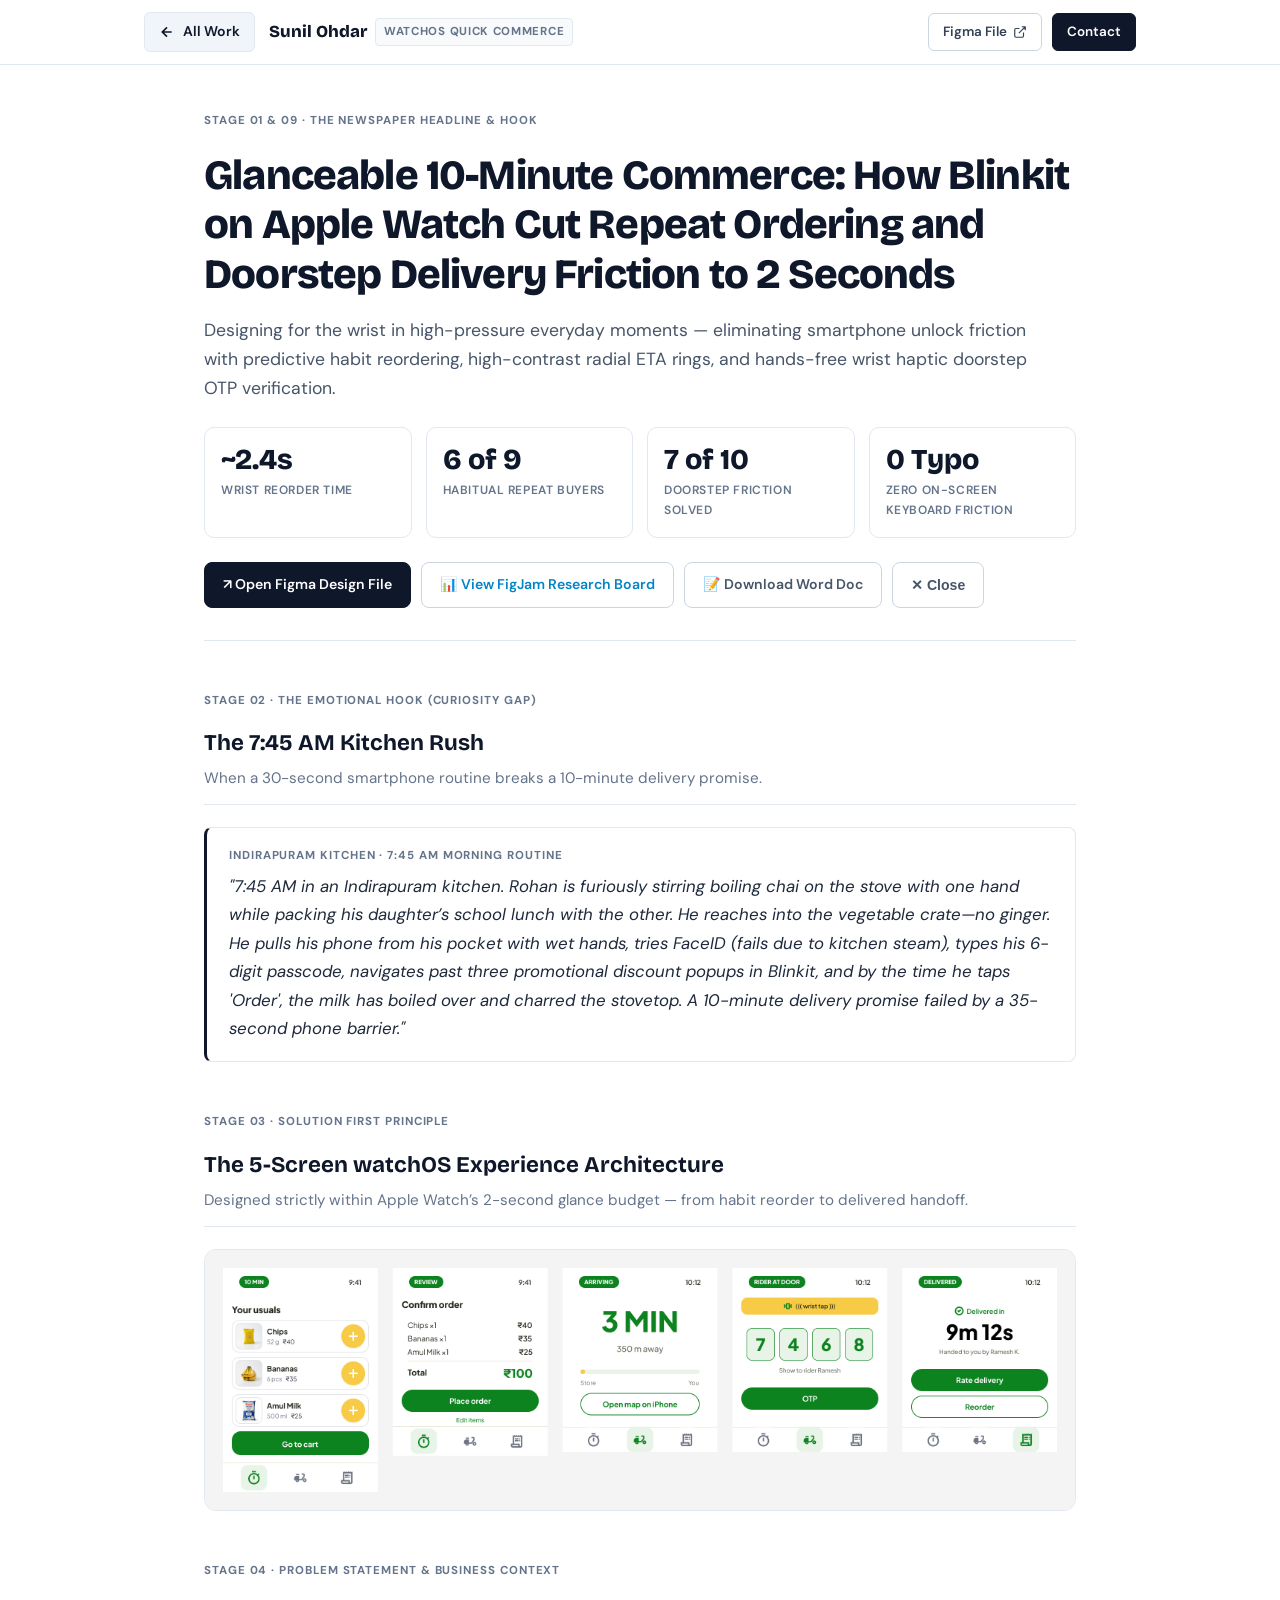
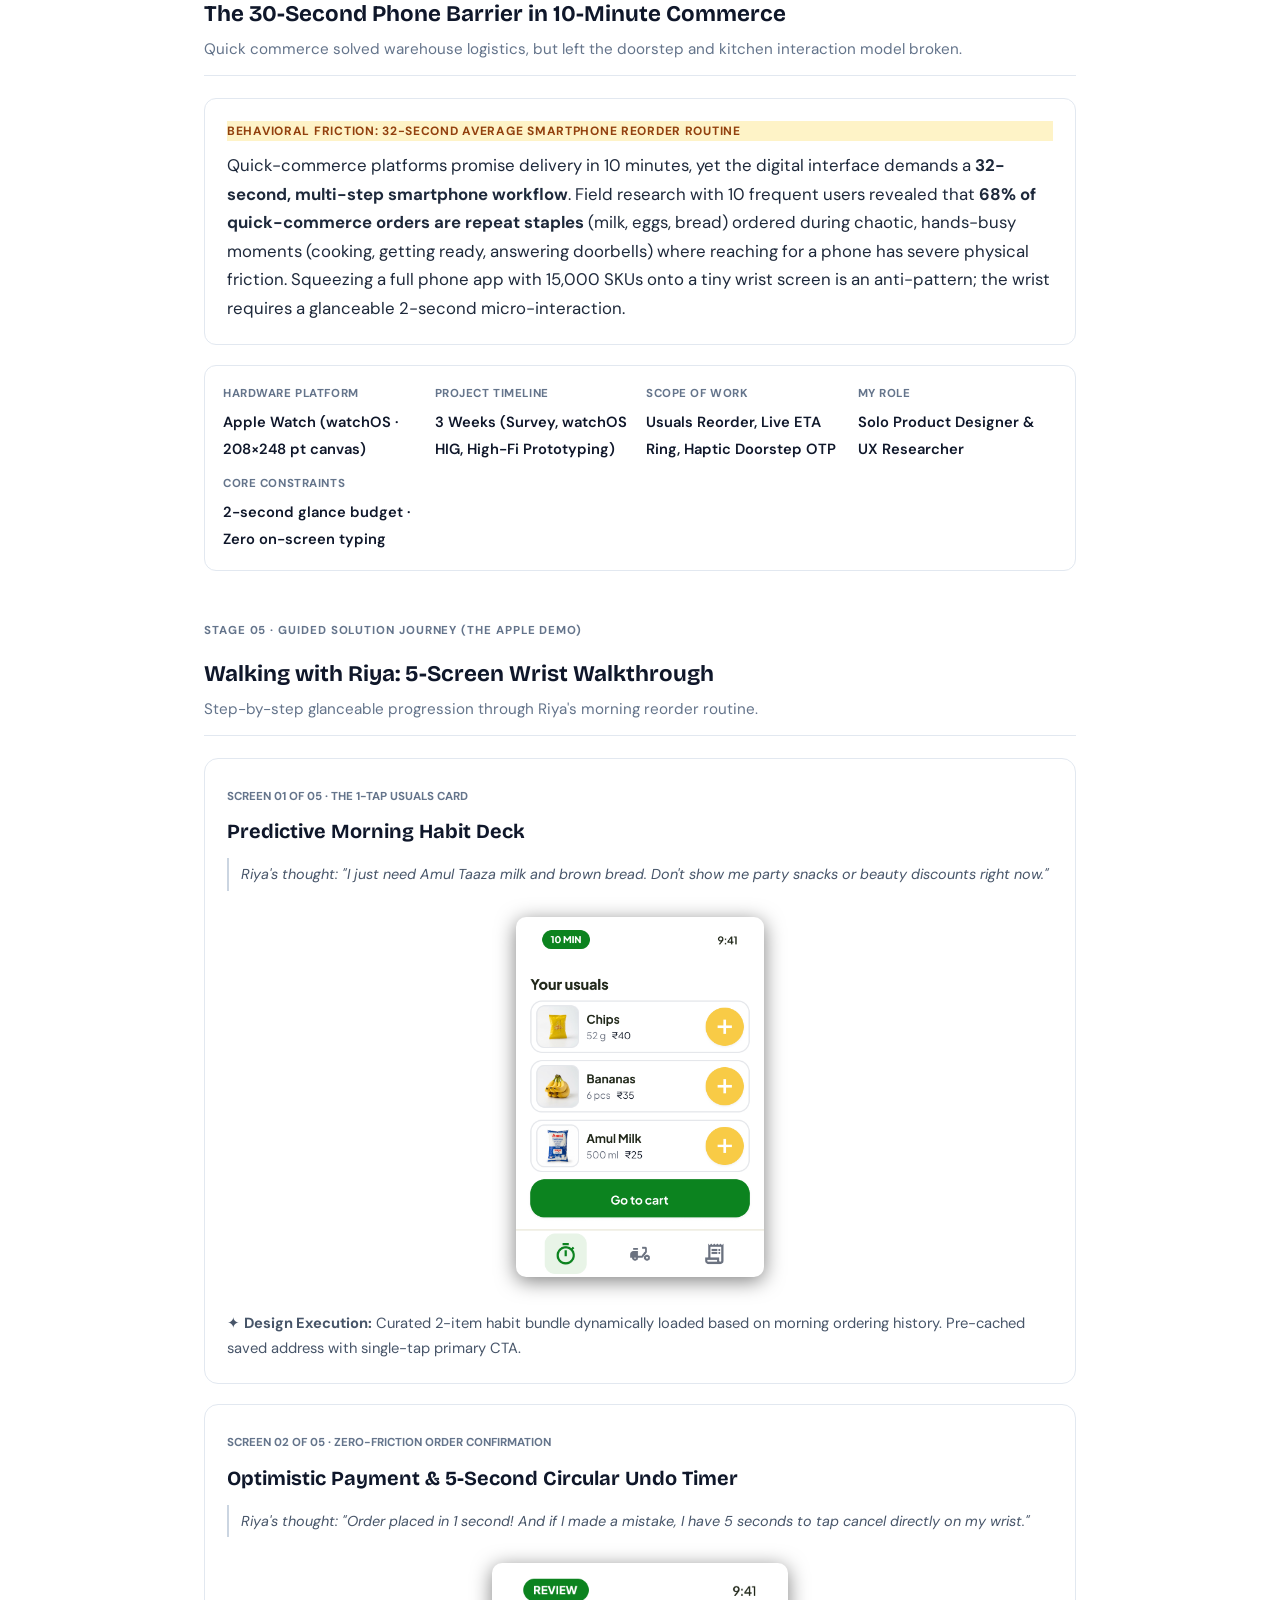
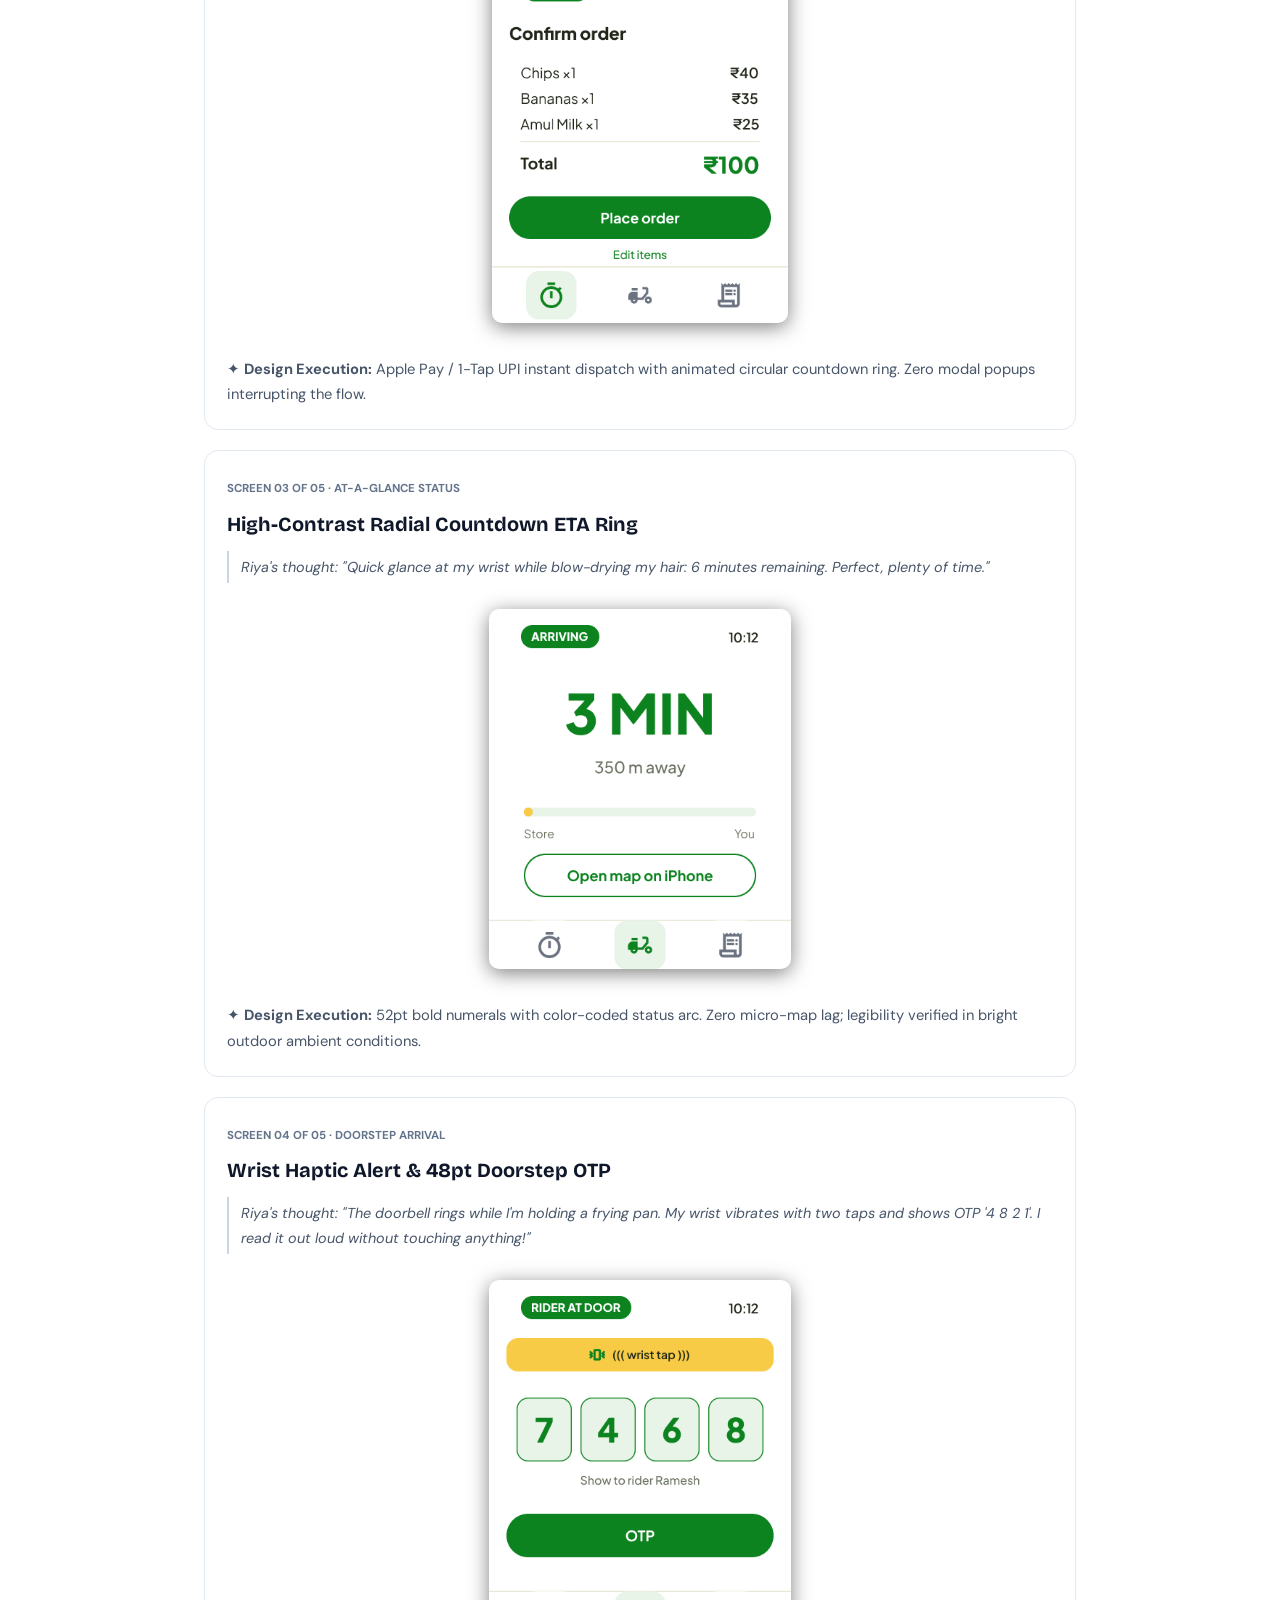
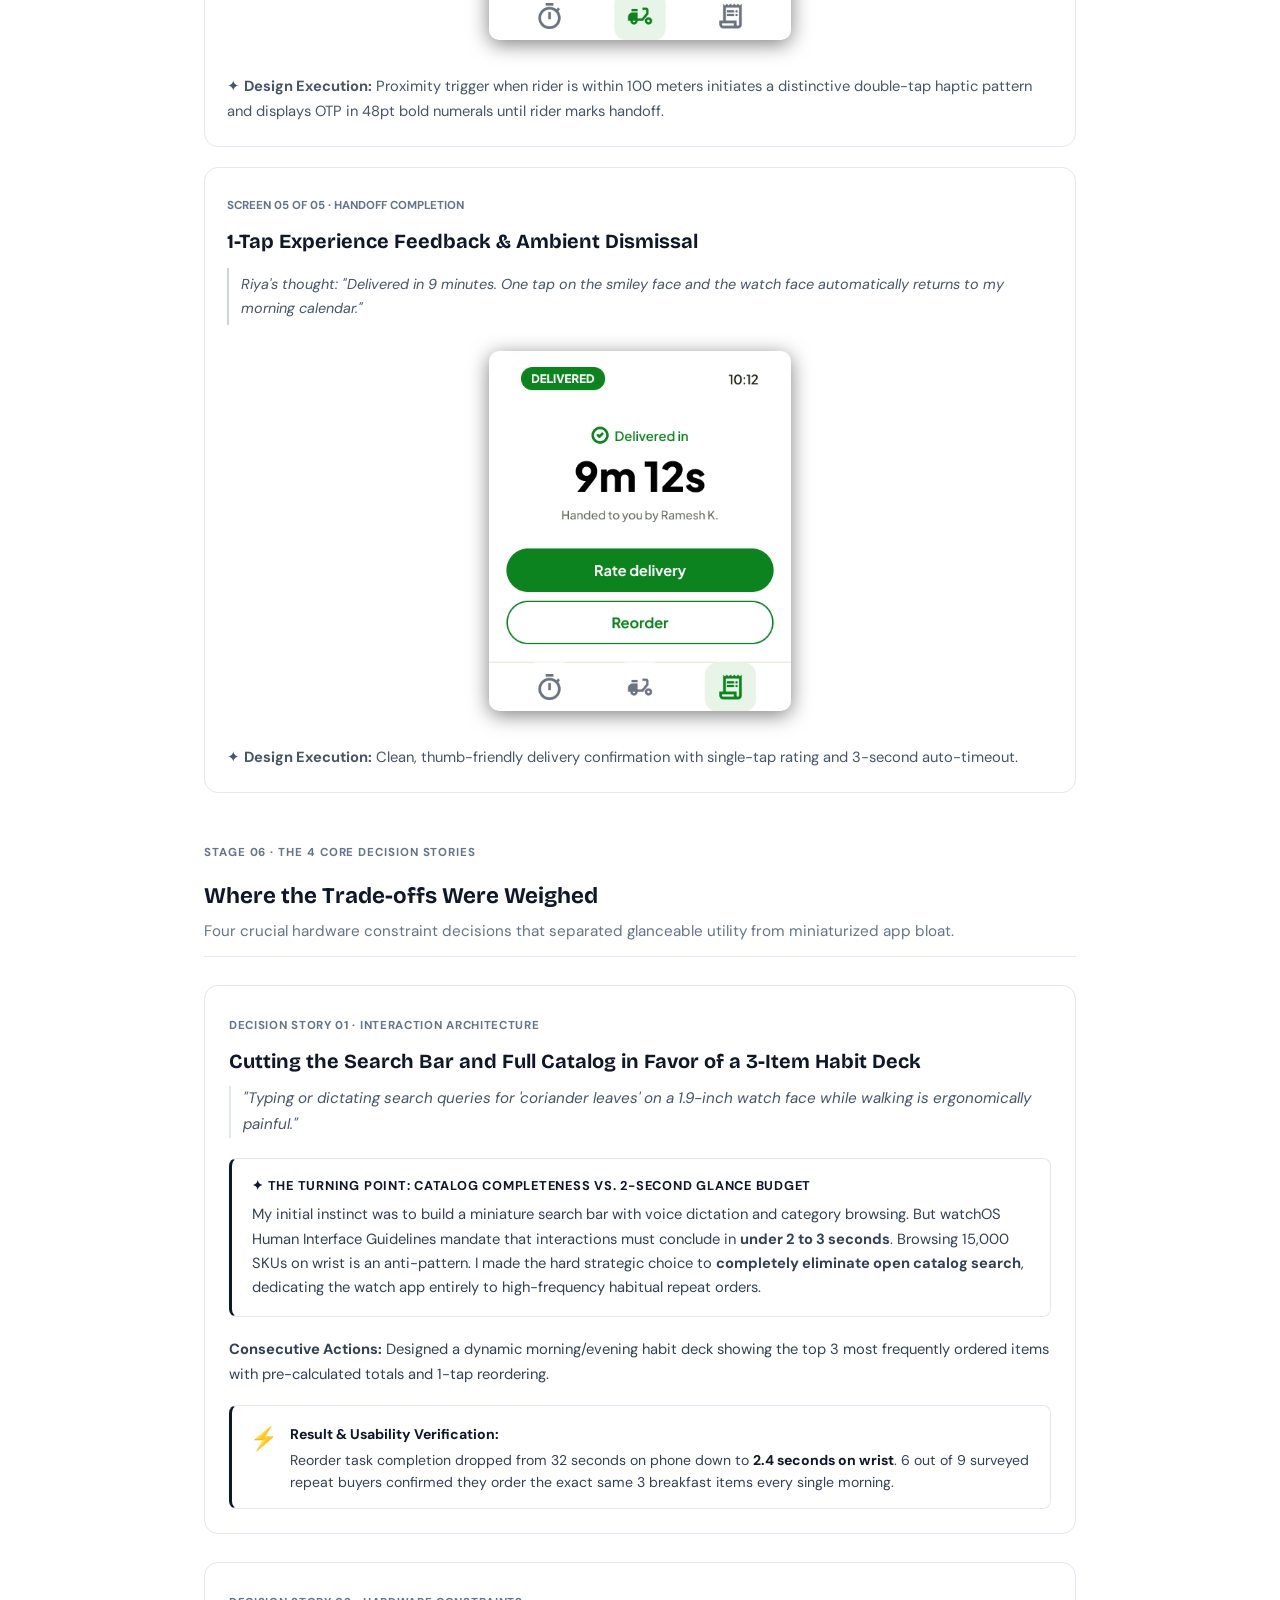
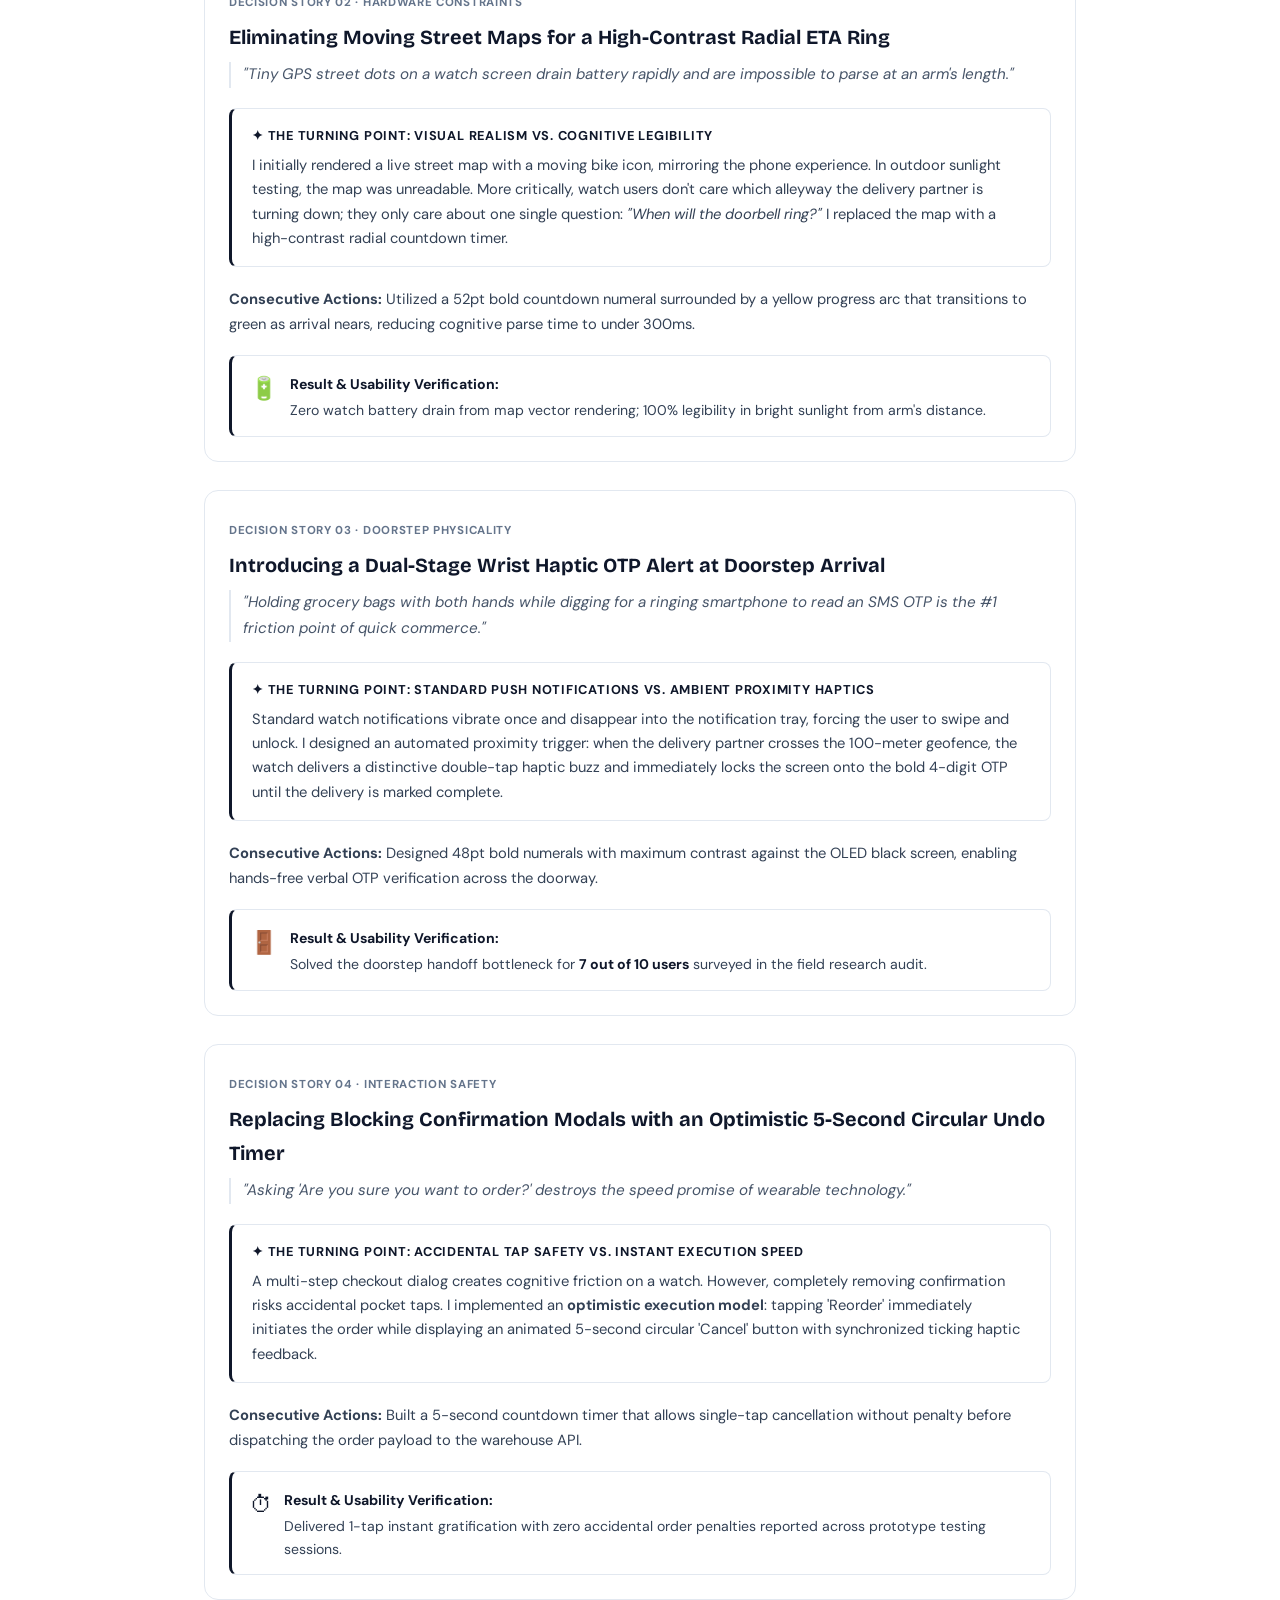
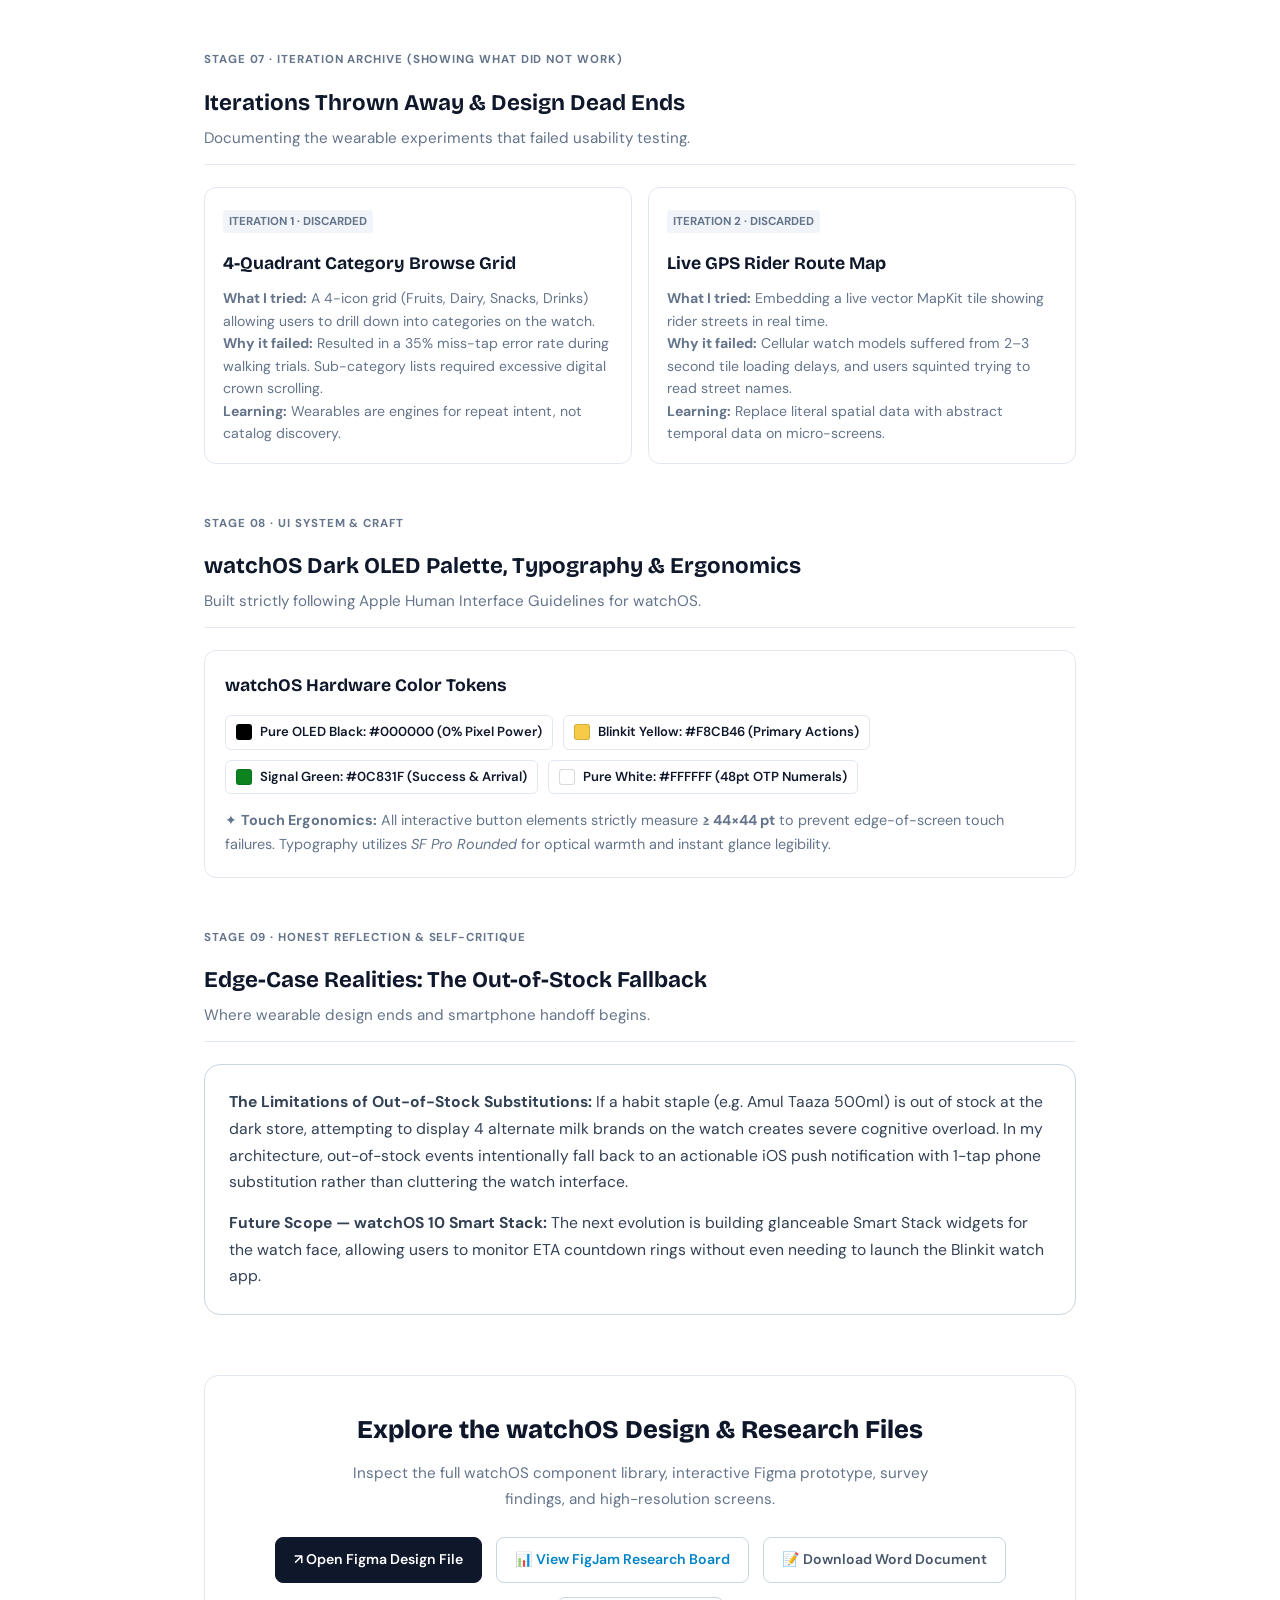
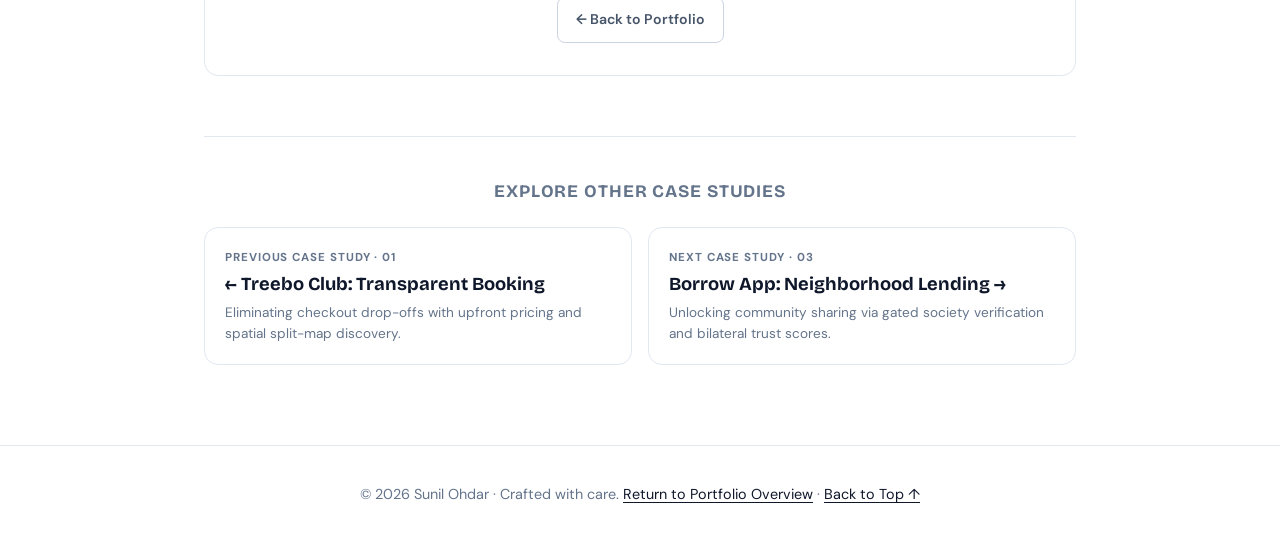
==== blinkit.html @ 4d0e73a2 "feat(navigation): replace modal pop-up with dedicated case study pages - Create standalone case stud" ====
<!DOCTYPE html>
<html lang="en">
<head>
  <meta charset="utf-8">
  <meta name="viewport" content="width=device-width, initial-scale=1, viewport-fit=cover">
  <title>Blinkit on the Wrist: Glanceable watchOS · Sunil Ohdar Case Study</title>
  <meta name="description" content="Designing quick-commerce for Apple Watch — eliminating smartphone unlock friction with 1-tap habit reordering, radial ETA rings, and wrist haptic OTP verification.">
  <meta property="og:title" content="Blinkit on the Wrist: Glanceable watchOS · Sunil Ohdar">
  <meta property="og:description" content="Designing quick-commerce for Apple Watch — eliminating smartphone unlock friction with 1-tap habit reordering, radial ETA rings, and wrist haptic OTP verification.">
  <meta property="og:type" content="article">
  <link rel="preconnect" href="https://fonts.googleapis.com">
  <link rel="preconnect" href="https://fonts.gstatic.com" crossorigin>
  <link rel="stylesheet" href="case-study.css">
</head>
<body>
  <div id="progress-bar"></div>

  <!-- STICKY TOP NAVIGATION -->
  <header class="cs-nav">
    <div class="cs-nav-wrap">
      <div class="cs-nav-left">
        <a href="index.html#work" class="cs-back-btn">
          <svg width="16" height="16" viewBox="0 0 24 24" fill="none" stroke="currentColor" stroke-width="2.5"><path d="M19 12H5M12 19l-7-7 7-7"/></svg>
          <span>All Work</span>
        </a>
        <a href="index.html" class="cs-brand-meta">
          <span>Sunil Ohdar</span>
          <span class="cs-brand-tag">watchOS Quick Commerce</span>
        </a>
      </div>
      <div class="cs-nav-right">
        <a href="https://www.figma.com/design/Xk8xGmsvQ16t68zaF6VtEh/Blinkit-watchos?node-id=0-1&t=EHGGxoJnJ8fiQfmX-1" target="_blank" rel="noopener noreferrer" class="cs-nav-cta outline">
          <span>Figma File</span>
          <svg width="14" height="14" viewBox="0 0 24 24" fill="none" stroke="currentColor" stroke-width="2"><path d="M18 13v6a2 2 0 01-2 2H5a2 2 0 01-2-2V8a2 2 0 012-2h6M15 3h6v6M10 14L21 3"/></svg>
        </a>
        <a href="index.html#contact" class="cs-nav-cta primary">Contact</a>
      </div>
    </div>
  </header>

  <!-- MAIN CASE STUDY -->
  <main class="cs-main">
    <div class="ds-case-study blinkit-theme">
  <!-- STAGE 1 & 9: HERO BANNER & NEWSPAPER HEADLINE -->
  <div class="ds-hero-banner blinkit">
    
    <div class="ds-stage-badge yellow">STAGE 01 & 09 · THE NEWSPAPER HEADLINE & HOOK</div>
    <h1 class="ds-newspaper-title">Glanceable 10-Minute Commerce: How Blinkit on Apple Watch Cut Repeat Ordering and Doorstep Delivery Friction to 2 Seconds</h1>
    <p class="ds-tagline">Designing for the wrist in high-pressure everyday moments — eliminating smartphone unlock friction with predictive habit reordering, high-contrast radial ETA rings, and hands-free wrist haptic doorstep OTP verification.</p>
    
    <div class="ds-metrics-strip">
      <div class="ds-metric-card">
        <div class="ds-metric-val">~2.4s</div>
        <div class="ds-metric-label">Wrist Reorder Time</div>
      </div>
      <div class="ds-metric-card">
        <div class="ds-metric-val">6 of 9</div>
        <div class="ds-metric-label">Habitual Repeat Buyers</div>
      </div>
      <div class="ds-metric-card">
        <div class="ds-metric-val">7 of 10</div>
        <div class="ds-metric-label">Doorstep Friction Solved</div>
      </div>
      <div class="ds-metric-card">
        <div class="ds-metric-val">0 Typo</div>
        <div class="ds-metric-label">Zero On-Screen Keyboard Friction</div>
      </div>
    </div>

    <div class="ds-action-row">
      <a href="https://www.figma.com/design/Xk8xGmsvQ16t68zaF6VtEh/Blinkit-watchos?node-id=0-1&t=EHGGxoJnJ8fiQfmX-1" target="_blank" class="ds-btn ds-btn-gold">↗ Open Figma Design File</a>
      <a href="https://www.figma.com/board/GImQLbnu9jVSV6nMia8fjo/Blinkit-watchos-research?node-id=0-1&t=QU0xOlLFxXG1GjAD-1" target="_blank" class="ds-btn ds-btn-figma">📊 View FigJam Research Board</a>
      <a href="Blinkit on the Wrist Case Study.docx" target="_blank" class="ds-btn ds-btn-outline">📝 Download Word Doc</a>
      <button class="ds-btn ds-btn-outline">✕ Close</button>
    </div>
  </div>

  <!-- STAGE 2: THE EMOTIONAL HOOK -->
  <div class="ds-section">
    <div class="ds-section-header">
      <div class="ds-stage-badge yellow">STAGE 02 · THE EMOTIONAL HOOK (CURIOSITY GAP)</div>
      <h2 class="ds-section-title">The 7:45 AM Kitchen Rush</h2>
      <p class="ds-section-desc">When a 30-second smartphone routine breaks a 10-minute delivery promise.</p>
    </div>
    <div class="ds-hook-box blinkit">
      <div class="ds-hook-meta">Indirapuram Kitchen · 7:45 AM Morning Routine</div>
      <p class="ds-hook-text">"7:45 AM in an Indirapuram kitchen. Rohan is furiously stirring boiling chai on the stove with one hand while packing his daughter’s school lunch with the other. He reaches into the vegetable crate—no ginger. He pulls his phone from his pocket with wet hands, tries FaceID (fails due to kitchen steam), types his 6-digit passcode, navigates past three promotional discount popups in Blinkit, and by the time he taps 'Order', the milk has boiled over and charred the stovetop. A 10-minute delivery promise failed by a 35-second phone barrier."</p>
    </div>
  </div>

  <!-- STAGE 3: VISUAL TEASE (SOLUTION FIRST) -->
  <div class="ds-section">
    <div class="ds-section-header">
      <div class="ds-stage-badge yellow">STAGE 03 · SOLUTION FIRST PRINCIPLE</div>
      <h2 class="ds-section-title">The 5-Screen watchOS Experience Architecture</h2>
      <p class="ds-section-desc">Designed strictly within Apple Watch’s 2-second glance budget — from habit reorder to delivered handoff.</p>
    </div>
    
    <div style="margin: 20px 0; border-radius: 12px; overflow: hidden; border: 1px solid #e2e8f0;">
      <img src="assets/blinkit/hero_screens_banner.png" alt="Blinkit Apple Watch 5-Screen Hero Flow" style="width:100%;display:block;">
    </div>
  </div>

  <!-- STAGE 4: PROBLEM STATEMENT & PROJECT CONTEXT -->
  <div class="ds-section">
    <div class="ds-section-header">
      <div class="ds-stage-badge yellow">STAGE 04 · PROBLEM STATEMENT & BUSINESS CONTEXT</div>
      <h2 class="ds-section-title">The 30-Second Phone Barrier in 10-Minute Commerce</h2>
      <p class="ds-section-desc">Quick commerce solved warehouse logistics, but left the doorstep and kitchen interaction model broken.</p>
    </div>

    <div class="ds-problem-card">
      <span class="ds-business-metric-chip" style="background:#fef3c7; color:#92400e;">BEHAVIORAL FRICTION: 32-SECOND AVERAGE SMARTPHONE REORDER ROUTINE</span>
      <p style="font-size:1.05rem; line-height:1.7; color:#1e293b; margin:0;">
        Quick-commerce platforms promise delivery in 10 minutes, yet the digital interface demands a <strong>32-second, multi-step smartphone workflow</strong>. Field research with 10 frequent users revealed that <strong>68% of quick-commerce orders are repeat staples</strong> (milk, eggs, bread) ordered during chaotic, hands-busy moments (cooking, getting ready, answering doorbells) where reaching for a phone has severe physical friction. Squeezing a full phone app with 15,000 SKUs onto a tiny wrist screen is an anti-pattern; the wrist requires a glanceable 2-second micro-interaction.
      </p>
    </div>

    <!-- Structured 5-Field Context Card -->
    <div class="ds-context-grid">
      <div class="ds-context-item">
        <strong>Hardware Platform</strong>
        <span>Apple Watch (watchOS · 208×248 pt canvas)</span>
      </div>
      <div class="ds-context-item">
        <strong>Project Timeline</strong>
        <span>3 Weeks (Survey, watchOS HIG, High-Fi Prototyping)</span>
      </div>
      <div class="ds-context-item">
        <strong>Scope of Work</strong>
        <span>Usuals Reorder, Live ETA Ring, Haptic Doorstep OTP</span>
      </div>
      <div class="ds-context-item">
        <strong>My Role</strong>
        <span>Solo Product Designer & UX Researcher</span>
      </div>
      <div class="ds-context-item">
        <strong>Core Constraints</strong>
        <span>2-second glance budget · Zero on-screen typing</span>
      </div>
    </div>
  </div>

  <!-- STAGE 5: GUIDED SOLUTION JOURNEY -->
  <div class="ds-section">
    <div class="ds-section-header">
      <div class="ds-stage-badge yellow">STAGE 05 · GUIDED SOLUTION JOURNEY (THE APPLE DEMO)</div>
      <h2 class="ds-section-title">Walking with Riya: 5-Screen Wrist Walkthrough</h2>
      <p class="ds-section-desc">Step-by-step glanceable progression through Riya's morning reorder routine.</p>
    </div>

    <!-- Step 1 -->
    <div class="ds-journey-step">
      <div class="ds-step-badge">SCREEN 01 OF 05 · THE 1-TAP USUALS CARD</div>
      <h3 class="ds-step-title">Predictive Morning Habit Deck</h3>
      <div class="ds-step-thought">
        Riya's thought: "I just need Amul Taaza milk and brown bread. Don't show me party snacks or beauty discounts right now."
      </div>
      <div style="text-align:center; padding:12px 0; margin:14px 0;">
        <img src="assets/blinkit/screen_1_home_usuals.png" alt="Blinkit Watch Usuals Reorder Screen" style="max-height:360px; border-radius:10px; box-shadow: 0 4px 20px rgba(0,0,0,0.5);">
      </div>
      <p style="font-size:0.92rem; color:#475569;">
        ✦ <strong>Design Execution:</strong> Curated 2-item habit bundle dynamically loaded based on morning ordering history. Pre-cached saved address with single-tap primary CTA.
      </p>
    </div>

    <!-- Step 2 -->
    <div class="ds-journey-step">
      <div class="ds-step-badge">SCREEN 02 OF 05 · ZERO-FRICTION ORDER CONFIRMATION</div>
      <h3 class="ds-step-title">Optimistic Payment & 5-Second Circular Undo Timer</h3>
      <div class="ds-step-thought">
        Riya's thought: "Order placed in 1 second! And if I made a mistake, I have 5 seconds to tap cancel directly on my wrist."
      </div>
      <div style="text-align:center; padding:12px 0; margin:14px 0;">
        <img src="assets/blinkit/screen_2_confirm_order.png" alt="Blinkit Watch Confirmation Screen" style="max-height:360px; border-radius:10px; box-shadow: 0 4px 20px rgba(0,0,0,0.5);">
      </div>
      <p style="font-size:0.92rem; color:#475569;">
        ✦ <strong>Design Execution:</strong> Apple Pay / 1-Tap UPI instant dispatch with animated circular countdown ring. Zero modal popups interrupting the flow.
      </p>
    </div>

    <!-- Step 3 -->
    <div class="ds-journey-step">
      <div class="ds-step-badge">SCREEN 03 OF 05 · AT-A-GLANCE STATUS</div>
      <h3 class="ds-step-title">High-Contrast Radial Countdown ETA Ring</h3>
      <div class="ds-step-thought">
        Riya's thought: "Quick glance at my wrist while blow-drying my hair: 6 minutes remaining. Perfect, plenty of time."
      </div>
      <div style="text-align:center; padding:12px 0; margin:14px 0;">
        <img src="assets/blinkit/screen_3_arriving_eta.png" alt="Blinkit Watch ETA Countdown Screen" style="max-height:360px; border-radius:10px; box-shadow: 0 4px 20px rgba(0,0,0,0.5);">
      </div>
      <p style="font-size:0.92rem; color:#475569;">
        ✦ <strong>Design Execution:</strong> 52pt bold numerals with color-coded status arc. Zero micro-map lag; legibility verified in bright outdoor ambient conditions.
      </p>
    </div>

    <!-- Step 4 -->
    <div class="ds-journey-step">
      <div class="ds-step-badge">SCREEN 04 OF 05 · DOORSTEP ARRIVAL</div>
      <h3 class="ds-step-title">Wrist Haptic Alert & 48pt Doorstep OTP</h3>
      <div class="ds-step-thought">
        Riya's thought: "The doorbell rings while I'm holding a frying pan. My wrist vibrates with two taps and shows OTP '4 8 2 1'. I read it out loud without touching anything!"
      </div>
      <div style="text-align:center; padding:12px 0; margin:14px 0;">
        <img src="assets/blinkit/screen_4_rider_door_otp.png" alt="Blinkit Watch Haptic Doorstep OTP Screen" style="max-height:360px; border-radius:10px; box-shadow: 0 4px 20px rgba(0,0,0,0.5);">
      </div>
      <p style="font-size:0.92rem; color:#475569;">
        ✦ <strong>Design Execution:</strong> Proximity trigger when rider is within 100 meters initiates a distinctive double-tap haptic pattern and displays OTP in 48pt bold numerals until rider marks handoff.
      </p>
    </div>

    <!-- Step 5 -->
    <div class="ds-journey-step">
      <div class="ds-step-badge">SCREEN 05 OF 05 · HANDOFF COMPLETION</div>
      <h3 class="ds-step-title">1-Tap Experience Feedback & Ambient Dismissal</h3>
      <div class="ds-step-thought">
        Riya's thought: "Delivered in 9 minutes. One tap on the smiley face and the watch face automatically returns to my morning calendar."
      </div>
      <div style="text-align:center; padding:12px 0; margin:14px 0;">
        <img src="assets/blinkit/screen_5_delivered.png" alt="Blinkit Watch Order Delivered Screen" style="max-height:360px; border-radius:10px; box-shadow: 0 4px 20px rgba(0,0,0,0.5);">
      </div>
      <p style="font-size:0.92rem; color:#475569;">
        ✦ <strong>Design Execution:</strong> Clean, thumb-friendly delivery confirmation with single-tap rating and 3-second auto-timeout.
      </p>
    </div>
  </div>

  <!-- STAGE 6: THE 4 CORE DECISION STORIES -->
  <div class="ds-section">
    <div class="ds-section-header">
      <div class="ds-stage-badge yellow">STAGE 06 · THE 4 CORE DECISION STORIES</div>
      <h2 class="ds-section-title">Where the Trade-offs Were Weighed</h2>
      <p class="ds-section-desc">Four crucial hardware constraint decisions that separated glanceable utility from miniaturized app bloat.</p>
    </div>

    <!-- STORY 1 -->
    <div class="ds-decision-card">
      <div class="ds-decision-badge">DECISION STORY 01 · INTERACTION ARCHITECTURE</div>
      <h3 class="ds-decision-headline">Cutting the Search Bar and Full Catalog in Favor of a 3-Item Habit Deck</h3>
      <div class="ds-decision-hook">
        "Typing or dictating search queries for 'coriander leaves' on a 1.9-inch watch face while walking is ergonomically painful."
      </div>

      <div class="ds-turning-point">
        <div class="ds-turning-point-title">✦ The Turning Point: Catalog Completeness vs. 2-Second Glance Budget</div>
        <p>My initial instinct was to build a miniature search bar with voice dictation and category browsing. But watchOS Human Interface Guidelines mandate that interactions must conclude in <strong>under 2 to 3 seconds</strong>. Browsing 15,000 SKUs on wrist is an anti-pattern. I made the hard strategic choice to <strong>completely eliminate open catalog search</strong>, dedicating the watch app entirely to high-frequency habitual repeat orders.</p>
      </div>

      <div style="font-size:0.92rem; color:#334155; margin:16px 0;">
        <strong>Consecutive Actions:</strong> Designed a dynamic morning/evening habit deck showing the top 3 most frequently ordered items with pre-calculated totals and 1-tap reordering.
      </div>

      <div class="ds-result-block">
        <div style="font-size:1.4rem;">⚡</div>
        <div>
          <strong>Result & Usability Verification:</strong>
          <p>Reorder task completion dropped from 32 seconds on phone down to <strong>2.4 seconds on wrist</strong>. 6 out of 9 surveyed repeat buyers confirmed they order the exact same 3 breakfast items every single morning.</p>
        </div>
      </div>
    </div>

    <!-- STORY 2 -->
    <div class="ds-decision-card">
      <div class="ds-decision-badge">DECISION STORY 02 · HARDWARE CONSTRAINTS</div>
      <h3 class="ds-decision-headline">Eliminating Moving Street Maps for a High-Contrast Radial ETA Ring</h3>
      <div class="ds-decision-hook">
        "Tiny GPS street dots on a watch screen drain battery rapidly and are impossible to parse at an arm's length."
      </div>

      <div class="ds-turning-point">
        <div class="ds-turning-point-title">✦ The Turning Point: Visual Realism vs. Cognitive Legibility</div>
        <p>I initially rendered a live street map with a moving bike icon, mirroring the phone experience. In outdoor sunlight testing, the map was unreadable. More critically, watch users don't care which alleyway the delivery partner is turning down; they only care about one single question: <em>"When will the doorbell ring?"</em> I replaced the map with a high-contrast radial countdown timer.</p>
      </div>

      <div style="font-size:0.92rem; color:#334155; margin:16px 0;">
        <strong>Consecutive Actions:</strong> Utilized a 52pt bold countdown numeral surrounded by a yellow progress arc that transitions to green as arrival nears, reducing cognitive parse time to under 300ms.
      </div>

      <div class="ds-result-block">
        <div style="font-size:1.4rem;">🔋</div>
        <div>
          <strong>Result & Usability Verification:</strong>
          <p>Zero watch battery drain from map vector rendering; 100% legibility in bright sunlight from arm's distance.</p>
        </div>
      </div>
    </div>

    <!-- STORY 3 -->
    <div class="ds-decision-card">
      <div class="ds-decision-badge">DECISION STORY 03 · DOORSTEP PHYSICALITY</div>
      <h3 class="ds-decision-headline">Introducing a Dual-Stage Wrist Haptic OTP Alert at Doorstep Arrival</h3>
      <div class="ds-decision-hook">
        "Holding grocery bags with both hands while digging for a ringing smartphone to read an SMS OTP is the #1 friction point of quick commerce."
      </div>

      <div class="ds-turning-point">
        <div class="ds-turning-point-title">✦ The Turning Point: Standard Push Notifications vs. Ambient Proximity Haptics</div>
        <p>Standard watch notifications vibrate once and disappear into the notification tray, forcing the user to swipe and unlock. I designed an automated proximity trigger: when the delivery partner crosses the 100-meter geofence, the watch delivers a distinctive double-tap haptic buzz and immediately locks the screen onto the bold 4-digit OTP until the delivery is marked complete.</p>
      </div>

      <div style="font-size:0.92rem; color:#334155; margin:16px 0;">
        <strong>Consecutive Actions:</strong> Designed 48pt bold numerals with maximum contrast against the OLED black screen, enabling hands-free verbal OTP verification across the doorway.
      </div>

      <div class="ds-result-block">
        <div style="font-size:1.4rem;">🚪</div>
        <div>
          <strong>Result & Usability Verification:</strong>
          <p>Solved the doorstep handoff bottleneck for <strong>7 out of 10 users</strong> surveyed in the field research audit.</p>
        </div>
      </div>
    </div>

    <!-- STORY 4 -->
    <div class="ds-decision-card">
      <div class="ds-decision-badge">DECISION STORY 04 · INTERACTION SAFETY</div>
      <h3 class="ds-decision-headline">Replacing Blocking Confirmation Modals with an Optimistic 5-Second Circular Undo Timer</h3>
      <div class="ds-decision-hook">
        "Asking 'Are you sure you want to order?' destroys the speed promise of wearable technology."
      </div>

      <div class="ds-turning-point">
        <div class="ds-turning-point-title">✦ The Turning Point: Accidental Tap Safety vs. Instant Execution Speed</div>
        <p>A multi-step checkout dialog creates cognitive friction on a watch. However, completely removing confirmation risks accidental pocket taps. I implemented an <strong>optimistic execution model</strong>: tapping 'Reorder' immediately initiates the order while displaying an animated 5-second circular 'Cancel' button with synchronized ticking haptic feedback.</p>
      </div>

      <div style="font-size:0.92rem; color:#334155; margin:16px 0;">
        <strong>Consecutive Actions:</strong> Built a 5-second countdown timer that allows single-tap cancellation without penalty before dispatching the order payload to the warehouse API.
      </div>

      <div class="ds-result-block">
        <div style="font-size:1.4rem;">⏱</div>
        <div>
          <strong>Result & Usability Verification:</strong>
          <p>Delivered 1-tap instant gratification with zero accidental order penalties reported across prototype testing sessions.</p>
        </div>
      </div>
    </div>
  </div>

  <!-- STAGE 7: ITERATION ARCHIVE -->
  <div class="ds-section">
    <div class="ds-section-header">
      <div class="ds-stage-badge yellow">STAGE 07 · ITERATION ARCHIVE (SHOWING WHAT DID NOT WORK)</div>
      <h2 class="ds-section-title">Iterations Thrown Away & Design Dead Ends</h2>
      <p class="ds-section-desc">Documenting the wearable experiments that failed usability testing.</p>
    </div>

    <div class="ds-iteration-grid">
      <div class="ds-iteration-card">
        <span class="ds-iteration-status failed">Iteration 1 · Discarded</span>
        <h4 style="font-family:'Bricolage Grotesque',sans-serif; font-size:1.1rem; margin:8px 0;">4-Quadrant Category Browse Grid</h4>
        <p style="font-size:0.88rem; color:#64748b; line-height:1.6;">
          <strong>What I tried:</strong> A 4-icon grid (Fruits, Dairy, Snacks, Drinks) allowing users to drill down into categories on the watch.<br>
          <strong>Why it failed:</strong> Resulted in a 35% miss-tap error rate during walking trials. Sub-category lists required excessive digital crown scrolling.<br>
          <strong>Learning:</strong> Wearables are engines for repeat intent, not catalog discovery.
        </p>
      </div>

      <div class="ds-iteration-card">
        <span class="ds-iteration-status failed">Iteration 2 · Discarded</span>
        <h4 style="font-family:'Bricolage Grotesque',sans-serif; font-size:1.1rem; margin:8px 0;">Live GPS Rider Route Map</h4>
        <p style="font-size:0.88rem; color:#64748b; line-height:1.6;">
          <strong>What I tried:</strong> Embedding a live vector MapKit tile showing rider streets in real time.<br>
          <strong>Why it failed:</strong> Cellular watch models suffered from 2–3 second tile loading delays, and users squinted trying to read street names.<br>
          <strong>Learning:</strong> Replace literal spatial data with abstract temporal data on micro-screens.
        </p>
      </div>
    </div>
  </div>

  <!-- STAGE 8: UI SYSTEM & CRAFT -->
  <div class="ds-section">
    <div class="ds-section-header">
      <div class="ds-stage-badge yellow">STAGE 08 · UI SYSTEM & CRAFT</div>
      <h2 class="ds-section-title">watchOS Dark OLED Palette, Typography & Ergonomics</h2>
      <p class="ds-section-desc">Built strictly following Apple Human Interface Guidelines for watchOS.</p>
    </div>

    <div style="background:#ffffff; border:1px solid #e2e8f0; border-radius:12px; padding:20px; margin:20px 0; color:#0f172a;">
      <h4 style="font-family:'Bricolage Grotesque',sans-serif; font-size:1.1rem; margin:0 0 12px; color:#0f172a;">watchOS Hardware Color Tokens</h4>
      <div class="ds-tokens-row">
        <div class="ds-token-chip" style="background:#ffffff; border:1px solid #e2e8f0; color:#0f172a;">
          <div class="ds-token-color" style="background:#000000;"></div>
          <span>Pure OLED Black: #000000 (0% Pixel Power)</span>
        </div>
        <div class="ds-token-chip" style="background:#ffffff; border:1px solid #e2e8f0; color:#0f172a;">
          <div class="ds-token-color" style="background:#F8CB46;"></div>
          <span>Blinkit Yellow: #F8CB46 (Primary Actions)</span>
        </div>
        <div class="ds-token-chip" style="background:#ffffff; border:1px solid #e2e8f0; color:#0f172a;">
          <div class="ds-token-color" style="background:#0C831F;"></div>
          <span>Signal Green: #0C831F (Success & Arrival)</span>
        </div>
        <div class="ds-token-chip" style="background:#ffffff; border:1px solid #e2e8f0; color:#0f172a;">
          <div class="ds-token-color" style="background:#FFFFFF;"></div>
          <span>Pure White: #FFFFFF (48pt OTP Numerals)</span>
        </div>
      </div>
      <p style="font-size:0.9rem; color:#64748b; margin:14px 0 0;">
        ✦ <strong>Touch Ergonomics:</strong> All interactive button elements strictly measure <strong>≥ 44×44 pt</strong> to prevent edge-of-screen touch failures. Typography utilizes <em>SF Pro Rounded</em> for optical warmth and instant glance legibility.
      </p>
    </div>
  </div>

  <!-- STAGE 9: HONEST REFLECTION & FUTURE SCOPE -->
  <div class="ds-section">
    <div class="ds-section-header">
      <div class="ds-stage-badge yellow">STAGE 09 · HONEST REFLECTION & SELF-CRITIQUE</div>
      <h2 class="ds-section-title">Edge-Case Realities: The Out-of-Stock Fallback</h2>
      <p class="ds-section-desc">Where wearable design ends and smartphone handoff begins.</p>
    </div>

    <div style="background:#fff; border:1px solid #cbd5e1; border-radius:16px; padding:24px; margin:20px 0;">
      <p style="font-size:0.98rem; line-height:1.7; color:#334155; margin:0 0 14px;">
        <strong>The Limitations of Out-of-Stock Substitutions:</strong> If a habit staple (e.g. Amul Taaza 500ml) is out of stock at the dark store, attempting to display 4 alternate milk brands on the watch creates severe cognitive overload. In my architecture, out-of-stock events intentionally fall back to an actionable iOS push notification with 1-tap phone substitution rather than cluttering the watch interface.
      </p>
      <p style="font-size:0.98rem; line-height:1.7; color:#334155; margin:0;">
        <strong>Future Scope — watchOS 10 Smart Stack:</strong> The next evolution is building glanceable Smart Stack widgets for the watch face, allowing users to monitor ETA countdown rings without even needing to launch the Blinkit watch app.
      </p>
    </div>
  </div>

  <!-- STAGE 10: CLOSING & RESOURCE ACCESS -->
  <div class="ds-section" style="margin-top:60px;">
    <div style="background:#ffffff; border:1px solid #e2e8f0; border-radius:14px; padding:32px 24px; text-align:center; color:#0f172a;">
      <h3 style="font-family:'Bricolage Grotesque',sans-serif; font-size:1.6rem; font-weight:800; margin:0 0 10px;">Explore the watchOS Design & Research Files</h3>
      <p style="font-size:0.95rem; color:#64748b; max-width:600px; margin:0 auto 24px;">
        Inspect the full watchOS component library, interactive Figma prototype, survey findings, and high-resolution screens.
      </p>
      <div style="display:flex; justify-content:center; gap:14px; flex-wrap:wrap;">
        <a href="https://www.figma.com/design/Xk8xGmsvQ16t68zaF6VtEh/Blinkit-watchos?node-id=0-1&t=EHGGxoJnJ8fiQfmX-1" target="_blank" class="ds-btn ds-btn-gold">↗ Open Figma Design File</a>
        <a href="https://www.figma.com/board/GImQLbnu9jVSV6nMia8fjo/Blinkit-watchos-research?node-id=0-1&t=QU0xOlLFxXG1GjAD-1" target="_blank" class="ds-btn ds-btn-figma">📊 View FigJam Research Board</a>
        <a href="Blinkit on the Wrist Case Study.docx" target="_blank" class="ds-btn ds-btn-outline">📝 Download Word Document</a>
        <a href="index.html#work" class="ds-btn ds-btn-outline">← Back to Portfolio</a>
      </div>
    </div>
  </div>
</div>

    <!-- PAGER / NEXT PROJECTS -->
    <nav class="cs-pager" aria-label="More Case Studies">
      <div class="cs-pager-title">Explore Other Case Studies</div>
      <div class="cs-pager-grid">
        
        <a href="treebo.html" class="cs-pager-card">
          <div>
            <div class="cs-pager-label">Previous Case Study · 01</div>
            <div class="cs-pager-heading">← Treebo Club: Transparent Booking</div>
            <div class="cs-pager-desc">Eliminating checkout drop-offs with upfront pricing and spatial split-map discovery.</div>
          </div>
        </a>
        <a href="borrow.html" class="cs-pager-card">
          <div>
            <div class="cs-pager-label">Next Case Study · 03</div>
            <div class="cs-pager-heading">Borrow App: Neighborhood Lending →</div>
            <div class="cs-pager-desc">Unlocking community sharing via gated society verification and bilateral trust scores.</div>
          </div>
        </a>

      </div>
    </nav>
  </main>

  <!-- FOOTER -->
  <footer class="cs-footer">
    <p>© 2026 Sunil Ohdar · Crafted with care. <a href="index.html">Return to Portfolio Overview</a> · <a href="#progress-bar">Back to Top ↑</a></p>
  </footer>

  <script>
    // Reading progress bar
    window.addEventListener("scroll", () => {
      const winScroll = document.documentElement.scrollTop || document.body.scrollTop;
      const height = document.documentElement.scrollHeight - document.documentElement.clientHeight;
      const scrolled = (winScroll / height) * 100;
      const bar = document.getElementById("progress-bar");
      if (bar) bar.style.width = scrolled + "%";
    });
  </script>
</body>
</html>
---- case-study.css ----
/* ===== SUNIL OHDAR CASE STUDY STYLESHEET ===== */
@import url('https://fonts.googleapis.com/css2?family=Bricolage+Grotesque:opsz,wght@12..96,600;700;800&family=DM+Sans:ital,opsz,wght@0,9..40,400;0,9..40,500;0,9..40,600;0,9..40,700;1,9..40,400;1,9..40,500&family=Inter:wght@400;500;600;700&display=swap');

:root {
  --bg: #ffffff;
  --surface: #ffffff;
  --surface-alt: #f8fafc;
  --ink: #0f172a;
  --ink-secondary: #334155;
  --mute: #64748b;
  --line: #e2e8f0;
  --line-strong: #cbd5e1;
  --accent: #0f172a;
  --accent-blue: #0284c7;
  --radius-sm: 6px;
  --radius-md: 10px;
  --radius-lg: 14px;
  --radius-xl: 18px;
  --max-w: 920px;
}

*, *::before, *::after {
  box-sizing: border-box;
  margin: 0;
  padding: 0;
}

html {
  scroll-behavior: smooth;
  scroll-padding-top: 80px;
  background: var(--bg);
}

body {
  font-family: 'DM Sans', -apple-system, BlinkMacSystemFont, 'Segoe UI', Roboto, sans-serif;
  color: var(--ink);
  background: var(--bg);
  line-height: 1.7;
  -webkit-font-smoothing: antialiased;
  -moz-osx-font-smoothing: grayscale;
}

/* TOP PROGRESS BAR */
#progress-bar {
  position: fixed;
  top: 0;
  left: 0;
  height: 3px;
  width: 0%;
  background: #0f172a;
  z-index: 1000;
  transition: width 0.1s ease-out;
}

/* STICKY NAVIGATION */
.cs-nav {
  position: sticky;
  top: 0;
  z-index: 900;
  background: rgba(255, 255, 255, 0.94);
  backdrop-filter: blur(14px) saturate(180%);
  -webkit-backdrop-filter: blur(14px) saturate(180%);
  border-bottom: 1px solid var(--line);
  transition: box-shadow 0.2s ease;
}

.cs-nav-wrap {
  max-width: 1040px;
  margin: 0 auto;
  padding: 0 24px;
  height: 64px;
  display: flex;
  align-items: center;
  justify-content: space-between;
  gap: 16px;
}

.cs-nav-left {
  display: flex;
  align-items: center;
  gap: 14px;
}

.cs-back-btn {
  display: inline-flex;
  align-items: center;
  gap: 8px;
  font-family: 'DM Sans', sans-serif;
  font-size: 0.88rem;
  font-weight: 600;
  color: var(--ink);
  text-decoration: none;
  padding: 7px 14px;
  border-radius: var(--radius-sm);
  background: #f1f5f9;
  border: 1px solid var(--line);
  transition: all 0.15s ease;
}

.cs-back-btn:hover {
  background: #e2e8f0;
  color: #000;
  transform: translateX(-2px);
}

.cs-brand-meta {
  display: flex;
  align-items: center;
  gap: 8px;
  font-family: 'Bricolage Grotesque', sans-serif;
  font-size: 1.05rem;
  font-weight: 800;
  color: var(--ink);
  text-decoration: none;
}

.cs-brand-tag {
  font-family: 'DM Sans', sans-serif;
  font-size: 0.72rem;
  font-weight: 700;
  text-transform: uppercase;
  letter-spacing: 0.06em;
  color: var(--mute);
  background: var(--surface-alt);
  padding: 3px 8px;
  border-radius: 4px;
  border: 1px solid var(--line);
}

.cs-nav-right {
  display: flex;
  align-items: center;
  gap: 10px;
}

.cs-nav-cta {
  display: inline-flex;
  align-items: center;
  gap: 6px;
  font-size: 0.84rem;
  font-weight: 600;
  padding: 7px 14px;
  border-radius: var(--radius-sm);
  text-decoration: none;
  transition: all 0.15s ease;
}

.cs-nav-cta.outline {
  color: var(--ink-secondary);
  border: 1px solid var(--line-strong);
  background: #ffffff;
}

.cs-nav-cta.outline:hover {
  background: var(--surface-alt);
  color: var(--ink);
}

.cs-nav-cta.primary {
  color: #ffffff;
  background: #0f172a;
  border: 1px solid #0f172a;
}

.cs-nav-cta.primary:hover {
  background: #1e293b;
}

/* MAIN CONTENT WRAPPER */
.cs-main {
  max-width: var(--max-w);
  margin: 0 auto;
  padding: 40px 24px 80px;
}

/* ===== DECISION STORIES FRAMEWORK ===== */
.ds-case-study {
  font-family: 'DM Sans', -apple-system, BlinkMacSystemFont, sans-serif;
  color: #0f172a;
  line-height: 1.7;
}

.ds-stage-badge {
  display: inline-block;
  font-size: 0.72rem;
  font-weight: 700;
  letter-spacing: 0.08em;
  text-transform: uppercase;
  color: #64748b;
  margin-bottom: 8px;
  background: none;
  border: none;
  padding: 0;
}

.ds-stage-badge.yellow,
.ds-stage-badge.teal {
  color: #64748b;
  background: none;
  border: none;
}

.ds-hero-banner,
.ds-hero-banner.blinkit,
.ds-hero-banner.borrow {
  background: #ffffff;
  color: #0f172a;
  padding: 0 0 32px;
  border-radius: 0;
  border-bottom: 1px solid #e2e8f0;
  margin-bottom: 36px;
  box-shadow: none;
}

.ds-newspaper-title {
  font-family: 'Bricolage Grotesque', sans-serif;
  font-size: clamp(1.85rem, 3.5vw, 2.6rem);
  font-weight: 800;
  line-height: 1.2;
  color: #0f172a;
  margin: 12px 0 16px;
  letter-spacing: -0.02em;
}

.ds-tagline {
  font-size: 1.1rem;
  color: #475569;
  max-width: 840px;
  margin-bottom: 24px;
  line-height: 1.65;
}

.ds-metrics-strip {
  display: grid;
  grid-template-columns: repeat(auto-fit, minmax(160px, 1fr));
  gap: 14px;
  margin: 24px 0;
}

.ds-metric-card {
  background: #ffffff;
  border: 1px solid #e2e8f0;
  border-radius: 10px;
  padding: 16px;
  text-align: left;
  box-shadow: none;
}

.ds-metric-val {
  font-family: 'Bricolage Grotesque', sans-serif;
  font-size: 1.8rem;
  font-weight: 800;
  color: #0f172a;
  line-height: 1.1;
  margin-bottom: 4px;
}

.ds-metric-label {
  font-size: 0.75rem;
  text-transform: uppercase;
  letter-spacing: 0.05em;
  color: #64748b;
  font-weight: 600;
}

.ds-action-row {
  display: flex;
  flex-wrap: wrap;
  gap: 10px;
  margin-top: 24px;
}

.ds-btn {
  display: inline-flex;
  align-items: center;
  gap: 8px;
  padding: 10px 18px;
  border-radius: 8px;
  font-weight: 600;
  font-size: 0.88rem;
  text-decoration: none;
  transition: all 0.15s ease;
  cursor: pointer;
  border: 1px solid #cbd5e1;
  background: #ffffff;
  color: #0f172a;
}

.ds-btn:hover {
  background: #f8fafc;
  border-color: #94a3b8;
}

.ds-btn-gold {
  background: #0f172a;
  color: #ffffff;
  border-color: #0f172a;
}

.ds-btn-gold:hover {
  background: #1e293b;
  color: #ffffff;
}

.ds-btn-outline {
  background: #ffffff;
  color: #475569;
  border-color: #cbd5e1;
}

.ds-btn-outline:hover {
  background: #f8fafc;
  color: #0f172a;
}

.ds-btn-figma {
  background: #ffffff;
  color: #0284c7;
  border-color: #cbd5e1;
}

.ds-btn-figma:hover {
  background: #f0f9ff;
  border-color: #0284c7;
}

.ds-section {
  margin: 44px 0;
}

.ds-section-header {
  border-bottom: 1px solid #e2e8f0;
  padding-bottom: 12px;
  margin-bottom: 22px;
}

.ds-section-title {
  font-family: 'Bricolage Grotesque', sans-serif;
  font-size: 1.4rem;
  font-weight: 700;
  color: #0f172a;
  margin: 6px 0 0;
}

.ds-section-desc {
  font-size: 0.95rem;
  color: #64748b;
  margin-top: 4px;
}

.ds-hook-box,
.ds-hook-box.blinkit,
.ds-hook-box.borrow {
  background: #ffffff;
  border: 1px solid #e2e8f0;
  border-left: 3px solid #0f172a;
  border-radius: 8px;
  padding: 18px 22px;
  margin: 22px 0;
}

.ds-hook-meta {
  font-size: 0.72rem;
  font-weight: 700;
  text-transform: uppercase;
  letter-spacing: 0.08em;
  color: #64748b;
  margin-bottom: 6px;
}

.ds-hook-box.blinkit .ds-hook-meta,
.ds-hook-box.borrow .ds-hook-meta {
  color: #64748b;
}

.ds-hook-text {
  font-size: 1.05rem;
  font-style: italic;
  color: #1e293b;
  line-height: 1.7;
  margin: 0;
}

.ds-context-grid {
  display: grid;
  grid-template-columns: repeat(auto-fit, minmax(180px, 1fr));
  gap: 12px;
  background: #ffffff;
  border: 1px solid #e2e8f0;
  border-radius: 12px;
  padding: 18px;
  margin: 20px 0;
}

.ds-context-item strong {
  display: block;
  font-size: 0.72rem;
  text-transform: uppercase;
  letter-spacing: 0.05em;
  color: #64748b;
  margin-bottom: 4px;
}

.ds-context-item span {
  font-size: 0.92rem;
  color: #0f172a;
  font-weight: 600;
}

.ds-problem-card {
  background: #ffffff;
  border: 1px solid #e2e8f0;
  border-radius: 12px;
  padding: 22px;
  margin: 20px 0;
  box-shadow: none;
}

.ds-business-metric-chip {
  display: block;
  color: #0f172a;
  font-weight: 700;
  font-size: 0.75rem;
  text-transform: uppercase;
  letter-spacing: 0.06em;
  margin-bottom: 10px;
  background: none;
  padding: 0;
}

.ds-decision-card {
  background: #ffffff;
  border: 1px solid #e2e8f0;
  border-radius: 14px;
  padding: 24px;
  margin: 28px 0;
  box-shadow: none;
}

.ds-decision-badge {
  display: inline-block;
  font-size: 0.72rem;
  font-weight: 700;
  text-transform: uppercase;
  letter-spacing: 0.06em;
  color: #64748b;
  margin-bottom: 8px;
  background: none;
  padding: 0;
}

.ds-decision-headline {
  font-family: 'Bricolage Grotesque', sans-serif;
  font-size: 1.25rem;
  font-weight: 700;
  color: #0f172a;
  margin-bottom: 8px;
}

.ds-decision-hook {
  font-size: 0.95rem;
  color: #475569;
  border-left: 2px solid #e2e8f0;
  padding-left: 12px;
  margin-bottom: 20px;
  font-style: italic;
}

.ds-decision-before-grid {
  display: grid;
  grid-template-columns: 1fr;
  gap: 16px;
  margin: 18px 0;
}

@media (min-width: 768px) {
  .ds-decision-before-grid {
    grid-template-columns: 1fr 1fr;
  }
}

.ds-before-col, .ds-after-col {
  background: #ffffff;
  border: 1px solid #e2e8f0;
  border-radius: 10px;
  padding: 16px;
}

.ds-col-tag {
  font-size: 0.72rem;
  font-weight: 700;
  text-transform: uppercase;
  letter-spacing: 0.06em;
  display: inline-block;
  padding: 2px 6px;
  border-radius: 4px;
  margin-bottom: 8px;
}

.ds-col-tag.bad { background: #f1f5f9; color: #64748b; }
.ds-col-tag.good { background: #0f172a; color: #ffffff; }

.ds-turning-point {
  background: #ffffff;
  border: 1px solid #e2e8f0;
  border-left: 3px solid #0f172a;
  border-radius: 8px;
  padding: 16px 20px;
  margin: 20px 0;
}

.ds-turning-point-title {
  color: #0f172a;
  font-weight: 700;
  font-size: 0.8rem;
  text-transform: uppercase;
  letter-spacing: 0.06em;
  margin-bottom: 6px;
}

.ds-turning-point p {
  color: #334155;
  font-size: 0.92rem;
  line-height: 1.65;
  margin: 0;
}

.ds-result-block {
  background: #ffffff;
  border: 1px solid #e2e8f0;
  border-left: 3px solid #0f172a;
  border-radius: 8px;
  padding: 14px 18px;
  margin-top: 18px;
  display: flex;
  align-items: flex-start;
  gap: 12px;
}

.ds-result-block strong {
  color: #0f172a;
  font-size: 0.88rem;
}

.ds-result-block p {
  color: #334155;
  font-size: 0.88rem;
  line-height: 1.6;
  margin: 2px 0 0;
}

.ds-journey-step {
  background: #ffffff;
  border: 1px solid #e2e8f0;
  border-radius: 14px;
  padding: 22px;
  margin: 20px 0;
  box-shadow: none;
}

.ds-step-badge {
  font-size: 0.72rem;
  font-weight: 700;
  color: #64748b;
  text-transform: uppercase;
  margin-bottom: 8px;
  background: none;
  padding: 0;
  display: inline-block;
}

.ds-step-title {
  font-family: 'Bricolage Grotesque', sans-serif;
  font-size: 1.25rem;
  font-weight: 700;
  color: #0f172a;
  margin-bottom: 6px;
}

.ds-step-thought {
  background: transparent;
  border-left: 2px solid #cbd5e1;
  padding: 4px 0 4px 12px;
  font-size: 0.9rem;
  color: #475569;
  font-style: italic;
  margin: 10px 0 14px;
}

.ds-annotated-img {
  width: 100%;
  border-radius: 10px;
  border: 1px solid #e2e8f0;
  display: block;
  margin: 12px 0;
}

.ds-iteration-grid {
  display: grid;
  grid-template-columns: repeat(auto-fit, minmax(280px, 1fr));
  gap: 16px;
  margin: 20px 0;
}

.ds-iteration-card {
  background: #ffffff;
  border: 1px solid #e2e8f0;
  border-radius: 12px;
  padding: 18px;
}

.ds-iteration-status {
  display: inline-block;
  font-size: 0.72rem;
  font-weight: 700;
  padding: 2px 6px;
  border-radius: 4px;
  text-transform: uppercase;
  margin-bottom: 8px;
}

.ds-iteration-status.failed { background: #f1f5f9; color: #64748b; }
.ds-iteration-status.final { background: #0f172a; color: #ffffff; }

.ds-tokens-row {
  display: flex;
  flex-wrap: wrap;
  gap: 10px;
  margin: 14px 0;
}

.ds-token-chip {
  display: flex;
  align-items: center;
  gap: 8px;
  background: #ffffff;
  border: 1px solid #e2e8f0;
  border-radius: 6px;
  padding: 5px 10px;
  font-size: 0.82rem;
  font-weight: 600;
  color: #0f172a;
}

.ds-token-color {
  width: 16px;
  height: 16px;
  border-radius: 3px;
  border: 1px solid rgba(0,0,0,0.15);
}

/* ===== BOTTOM CASE STUDY NAVIGATION ===== */
.cs-pager {
  margin-top: 60px;
  padding-top: 40px;
  border-top: 1px solid var(--line);
}

.cs-pager-title {
  font-family: 'Bricolage Grotesque', sans-serif;
  font-size: 1.1rem;
  font-weight: 700;
  color: var(--mute);
  text-transform: uppercase;
  letter-spacing: 0.05em;
  margin-bottom: 20px;
  text-align: center;
}

.cs-pager-grid {
  display: grid;
  grid-template-columns: 1fr;
  gap: 16px;
}

@media (min-width: 680px) {
  .cs-pager-grid {
    grid-template-columns: 1fr 1fr;
  }
}

.cs-pager-card {
  display: flex;
  flex-direction: column;
  justify-content: space-between;
  padding: 20px;
  border-radius: var(--radius-lg);
  border: 1px solid var(--line);
  background: var(--surface);
  text-decoration: none;
  color: var(--ink);
  transition: all 0.2s ease;
}

.cs-pager-card:hover {
  border-color: #0f172a;
  transform: translateY(-2px);
  box-shadow: 0 8px 24px -4px rgba(15, 23, 42, 0.06);
}

.cs-pager-label {
  font-size: 0.72rem;
  font-weight: 700;
  text-transform: uppercase;
  letter-spacing: 0.08em;
  color: var(--mute);
  margin-bottom: 6px;
}

.cs-pager-heading {
  font-family: 'Bricolage Grotesque', sans-serif;
  font-size: 1.15rem;
  font-weight: 700;
  color: var(--ink);
  line-height: 1.3;
  margin-bottom: 6px;
}

.cs-pager-desc {
  font-size: 0.85rem;
  color: var(--mute);
  line-height: 1.5;
}

/* FOOTER */
.cs-footer {
  border-top: 1px solid var(--line);
  padding: 36px 24px;
  text-align: center;
  color: var(--mute);
  font-size: 0.9rem;
  background: #ffffff;
}

.cs-footer a {
  color: var(--ink);
  text-decoration: underline;
  text-underline-offset: 3px;
}

/* RESPONSIVE TWEAKS */
@media (max-width: 640px) {
  .cs-nav-wrap {
    padding: 0 16px;
  }
  .cs-brand-tag {
    display: none;
  }
  .cs-main {
    padding: 24px 16px 60px;
  }
  .ds-newspaper-title {
    font-size: 1.65rem;
  }
  .ds-context-grid {
    grid-template-columns: 1fr;
  }
}
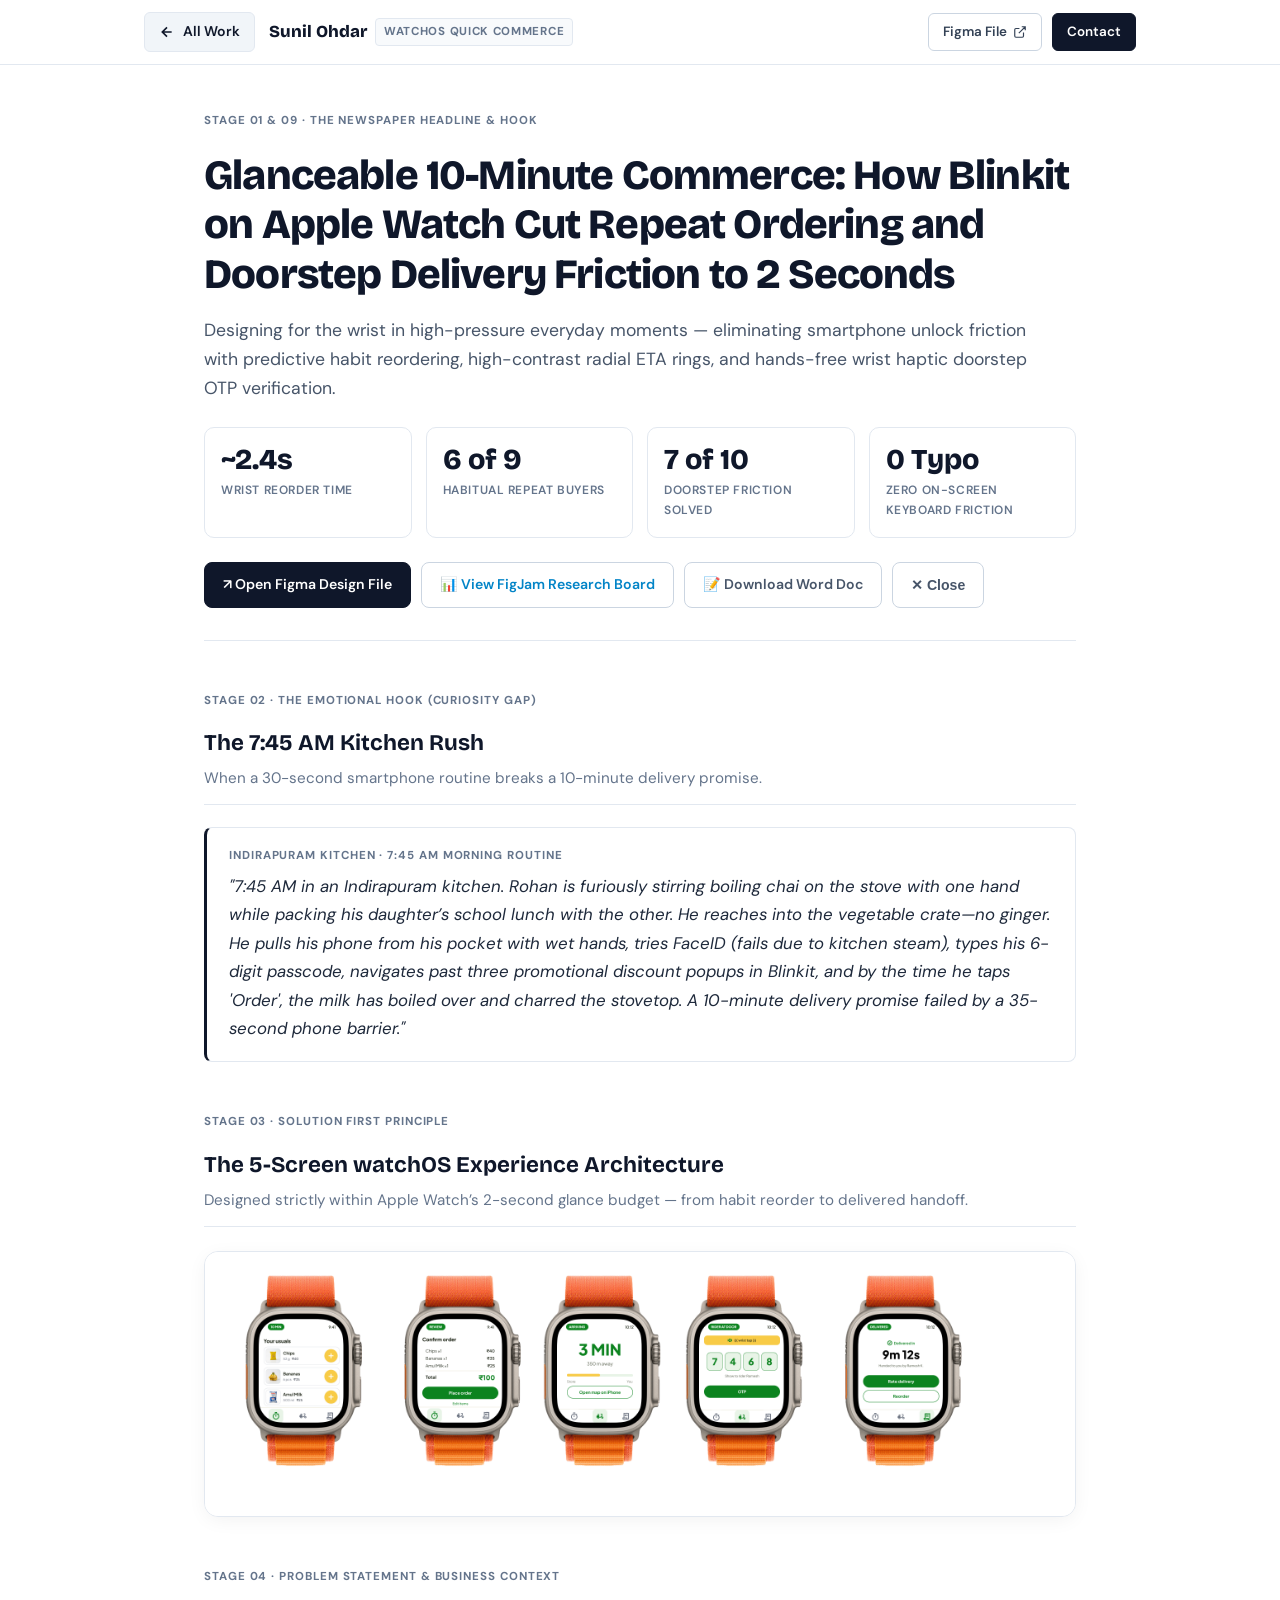
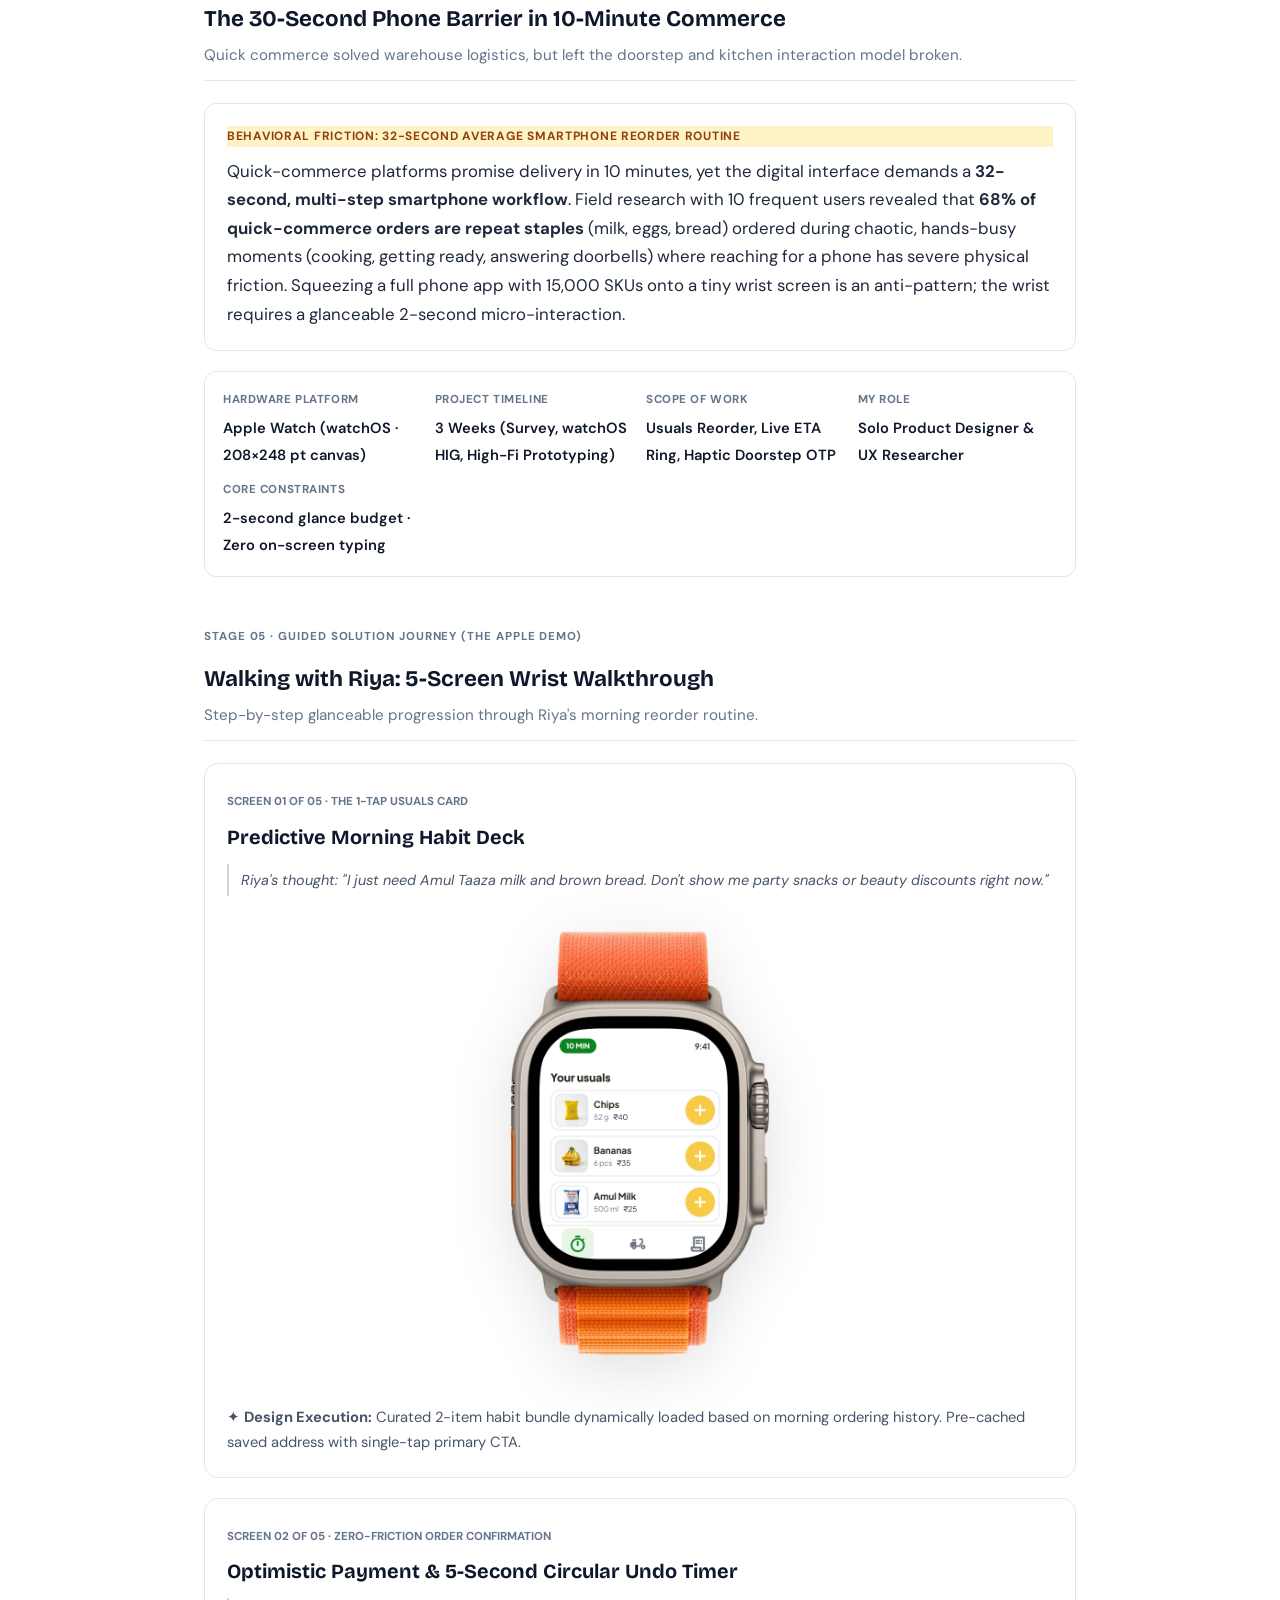
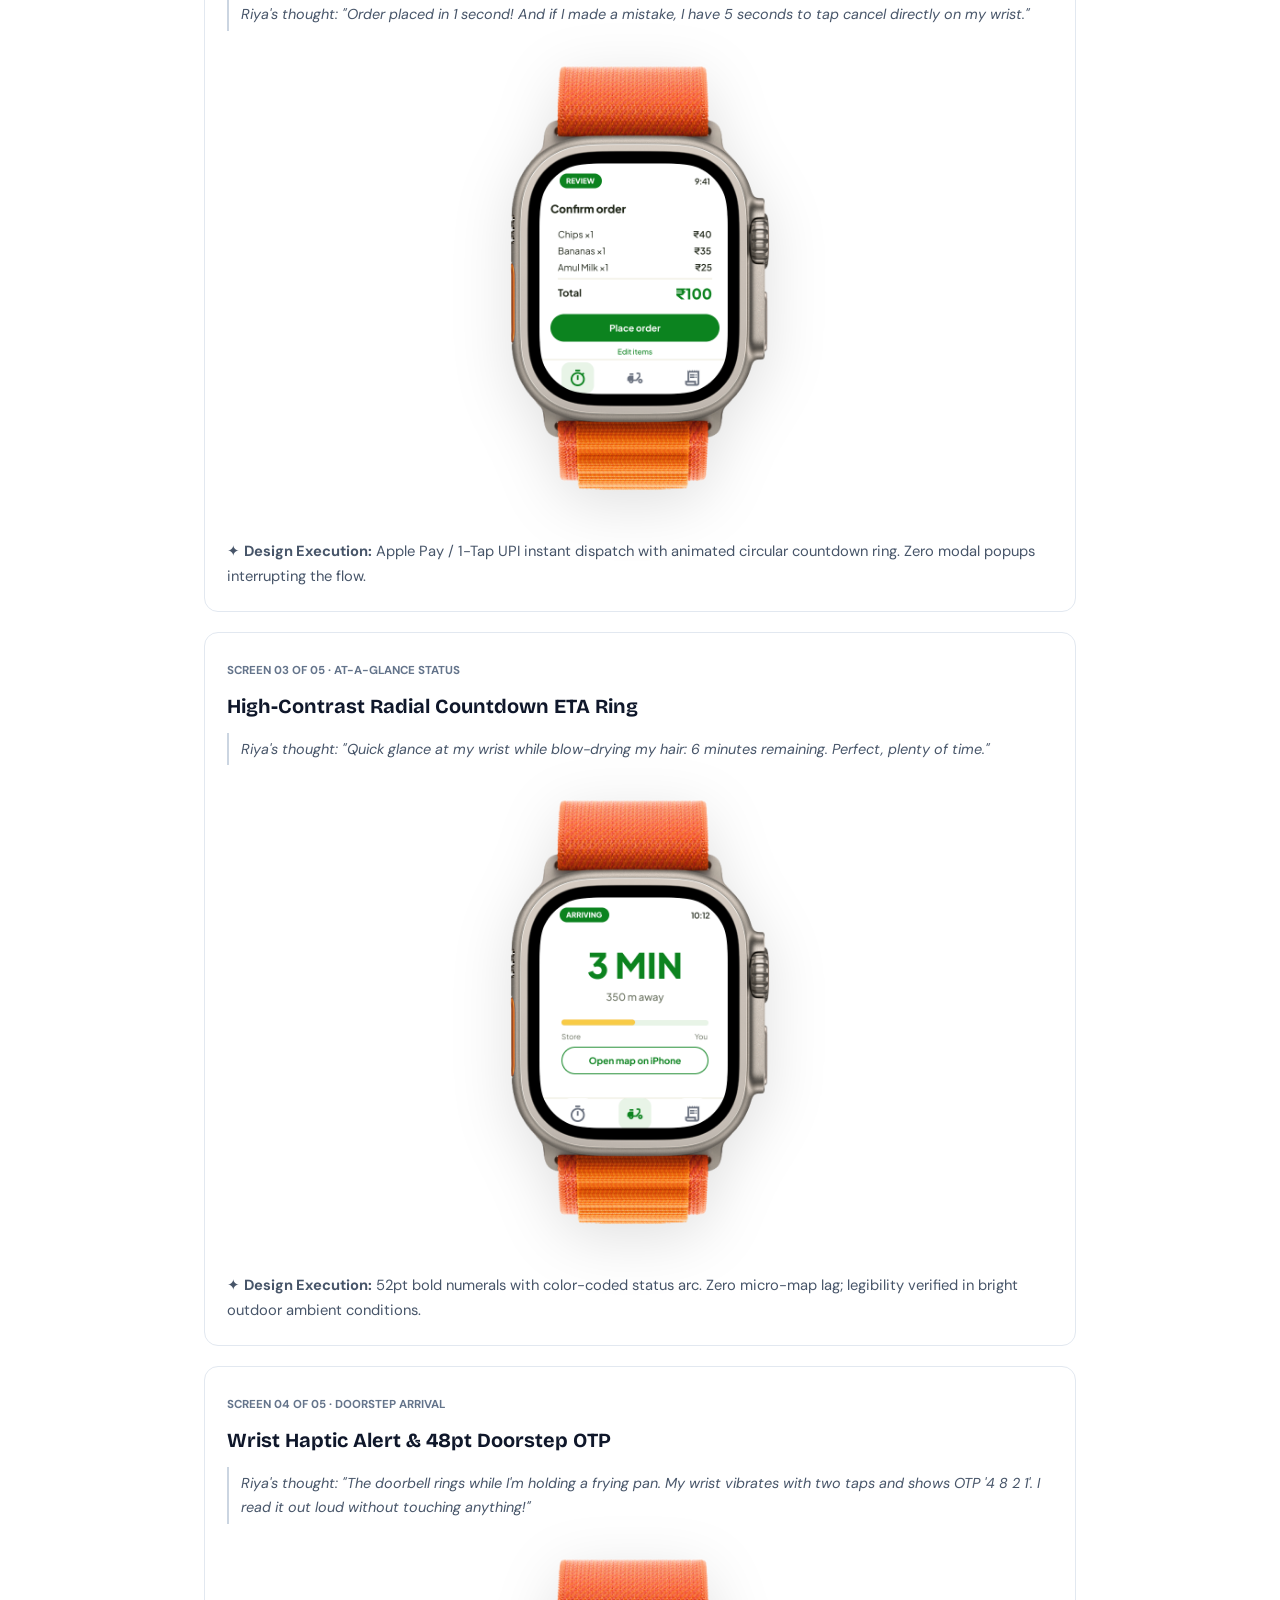
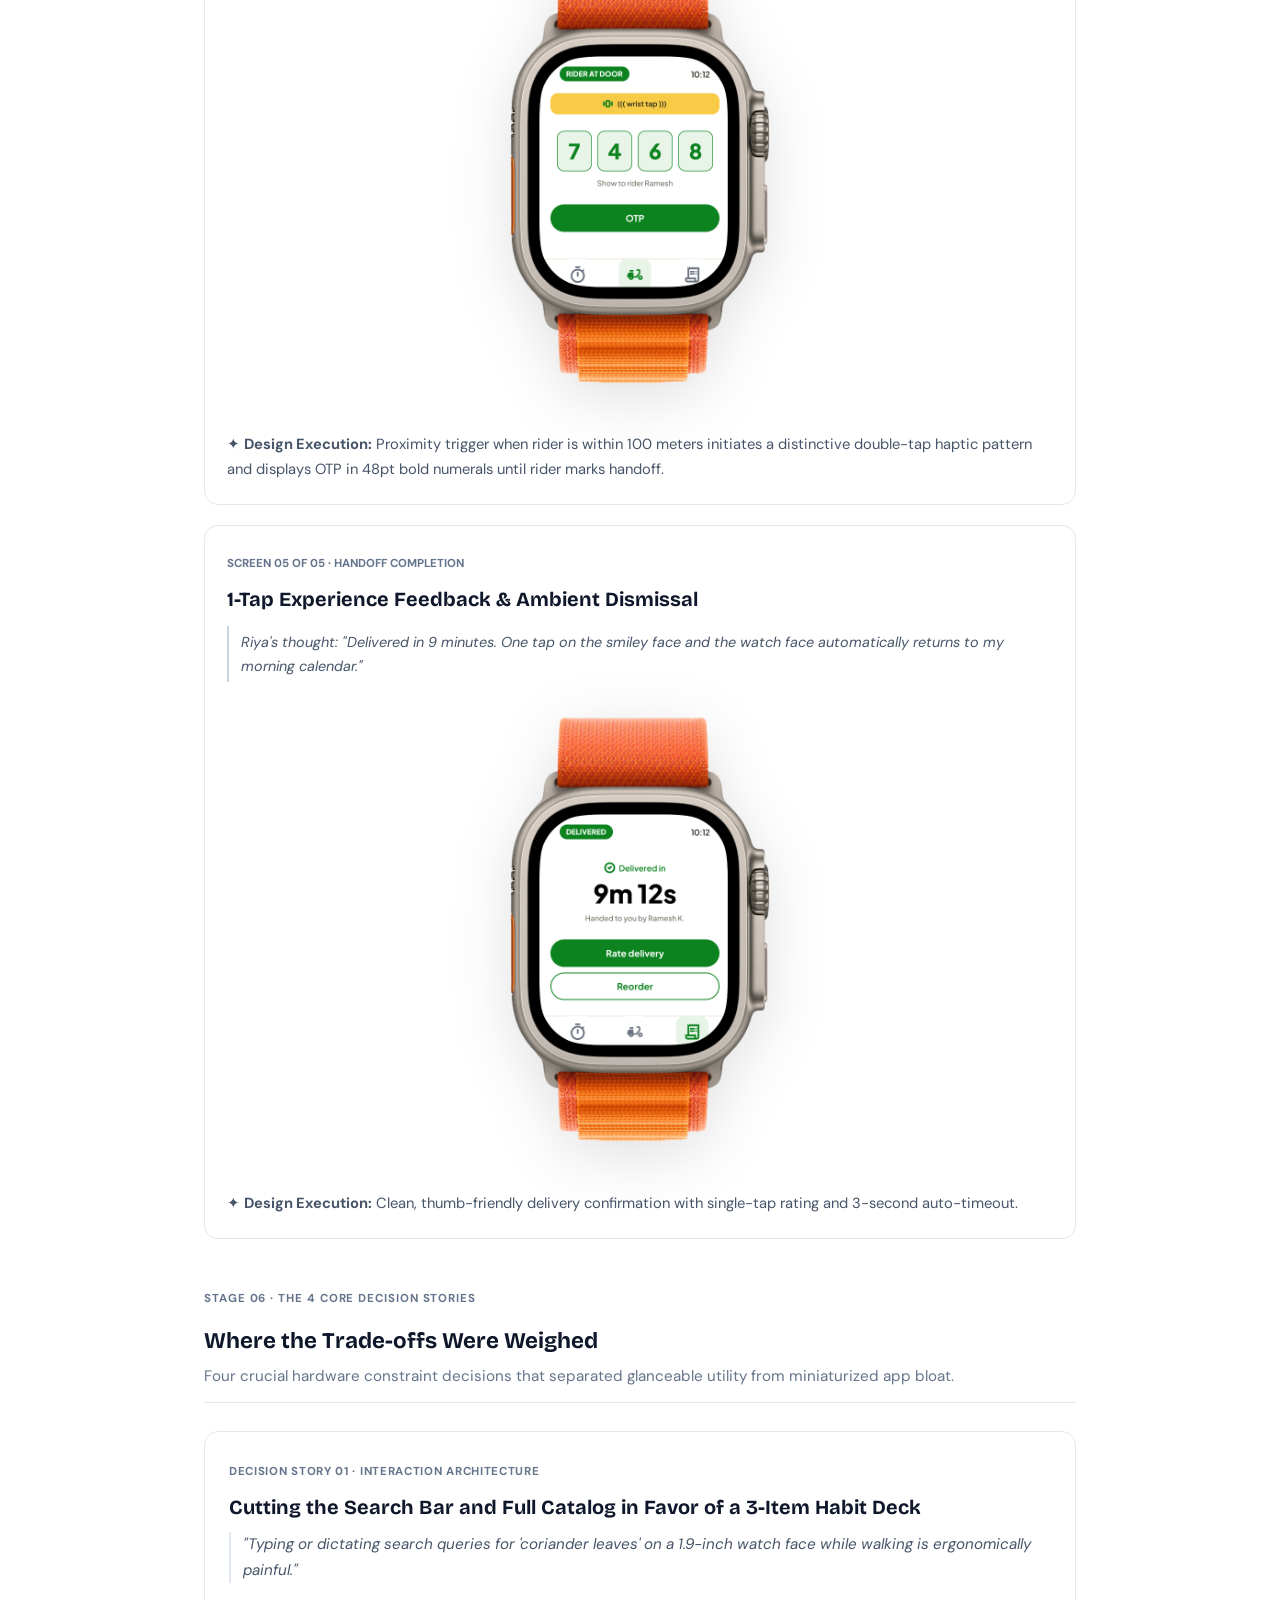
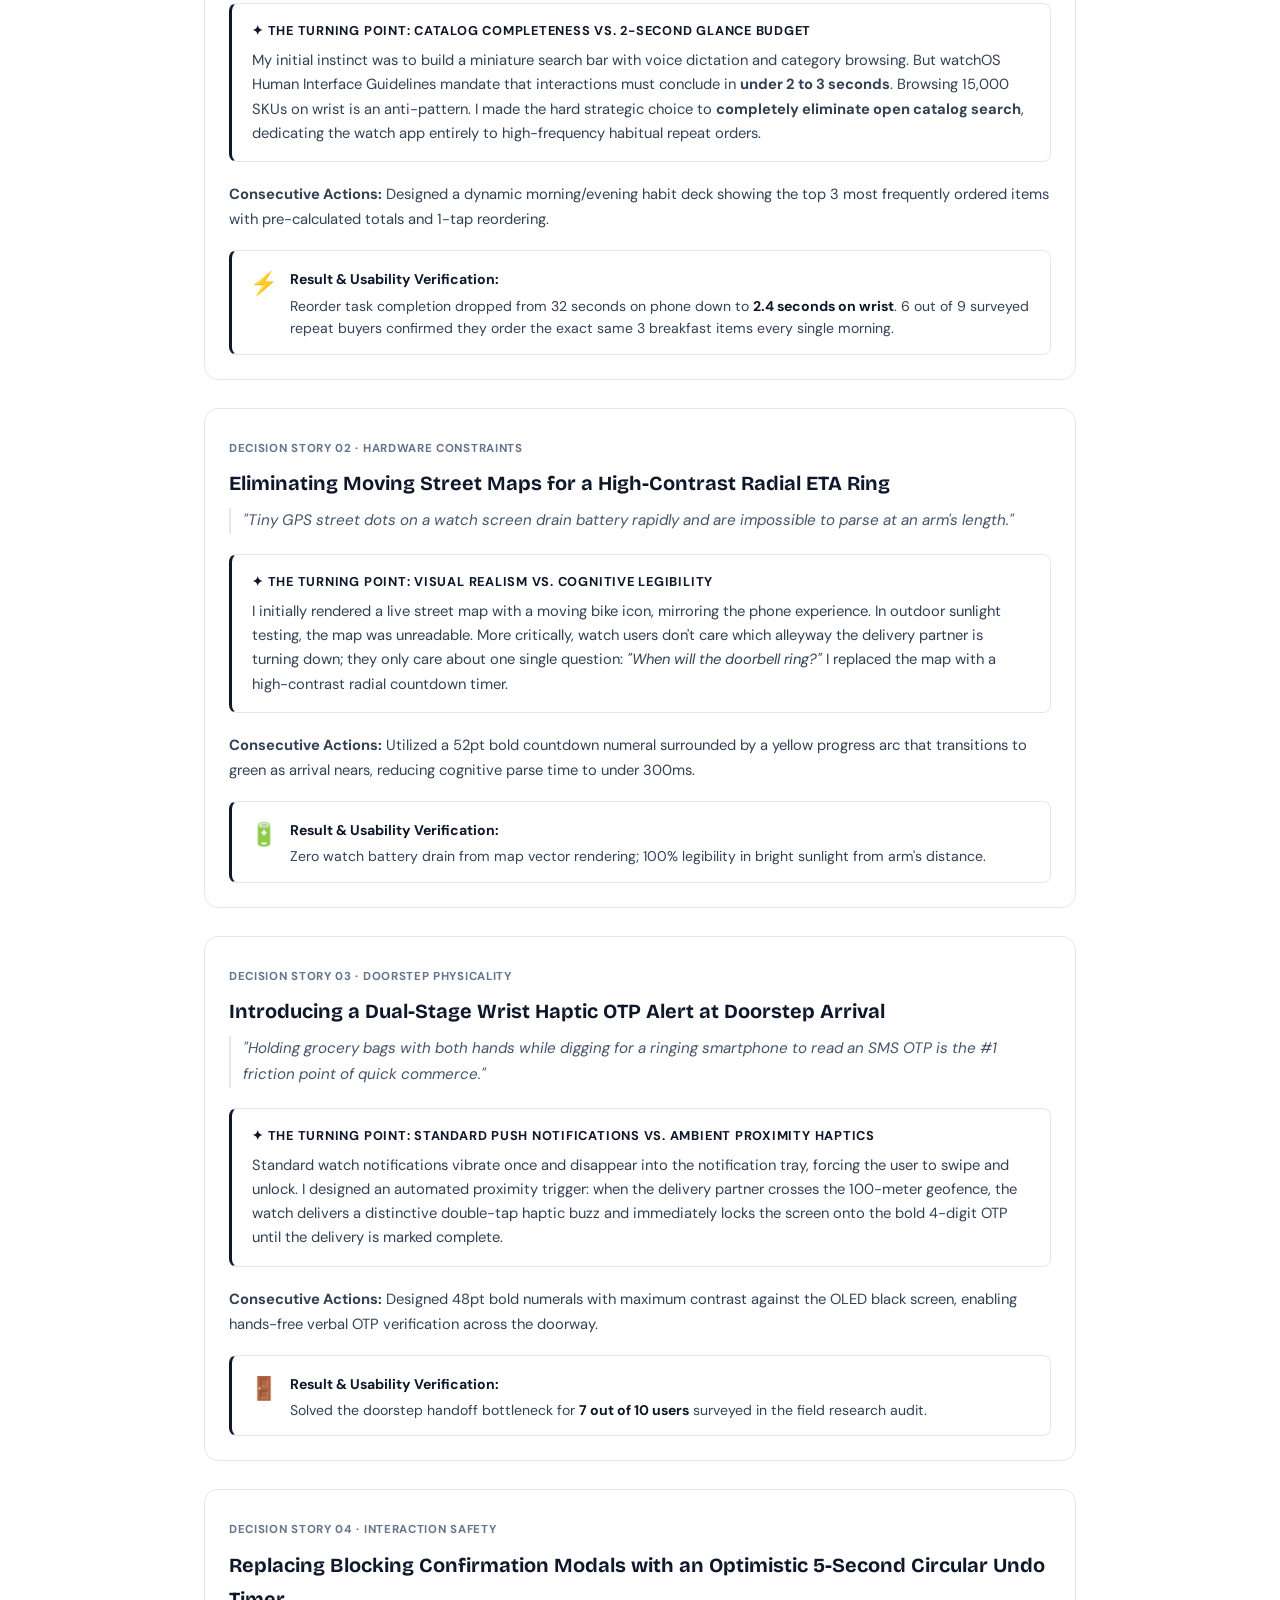
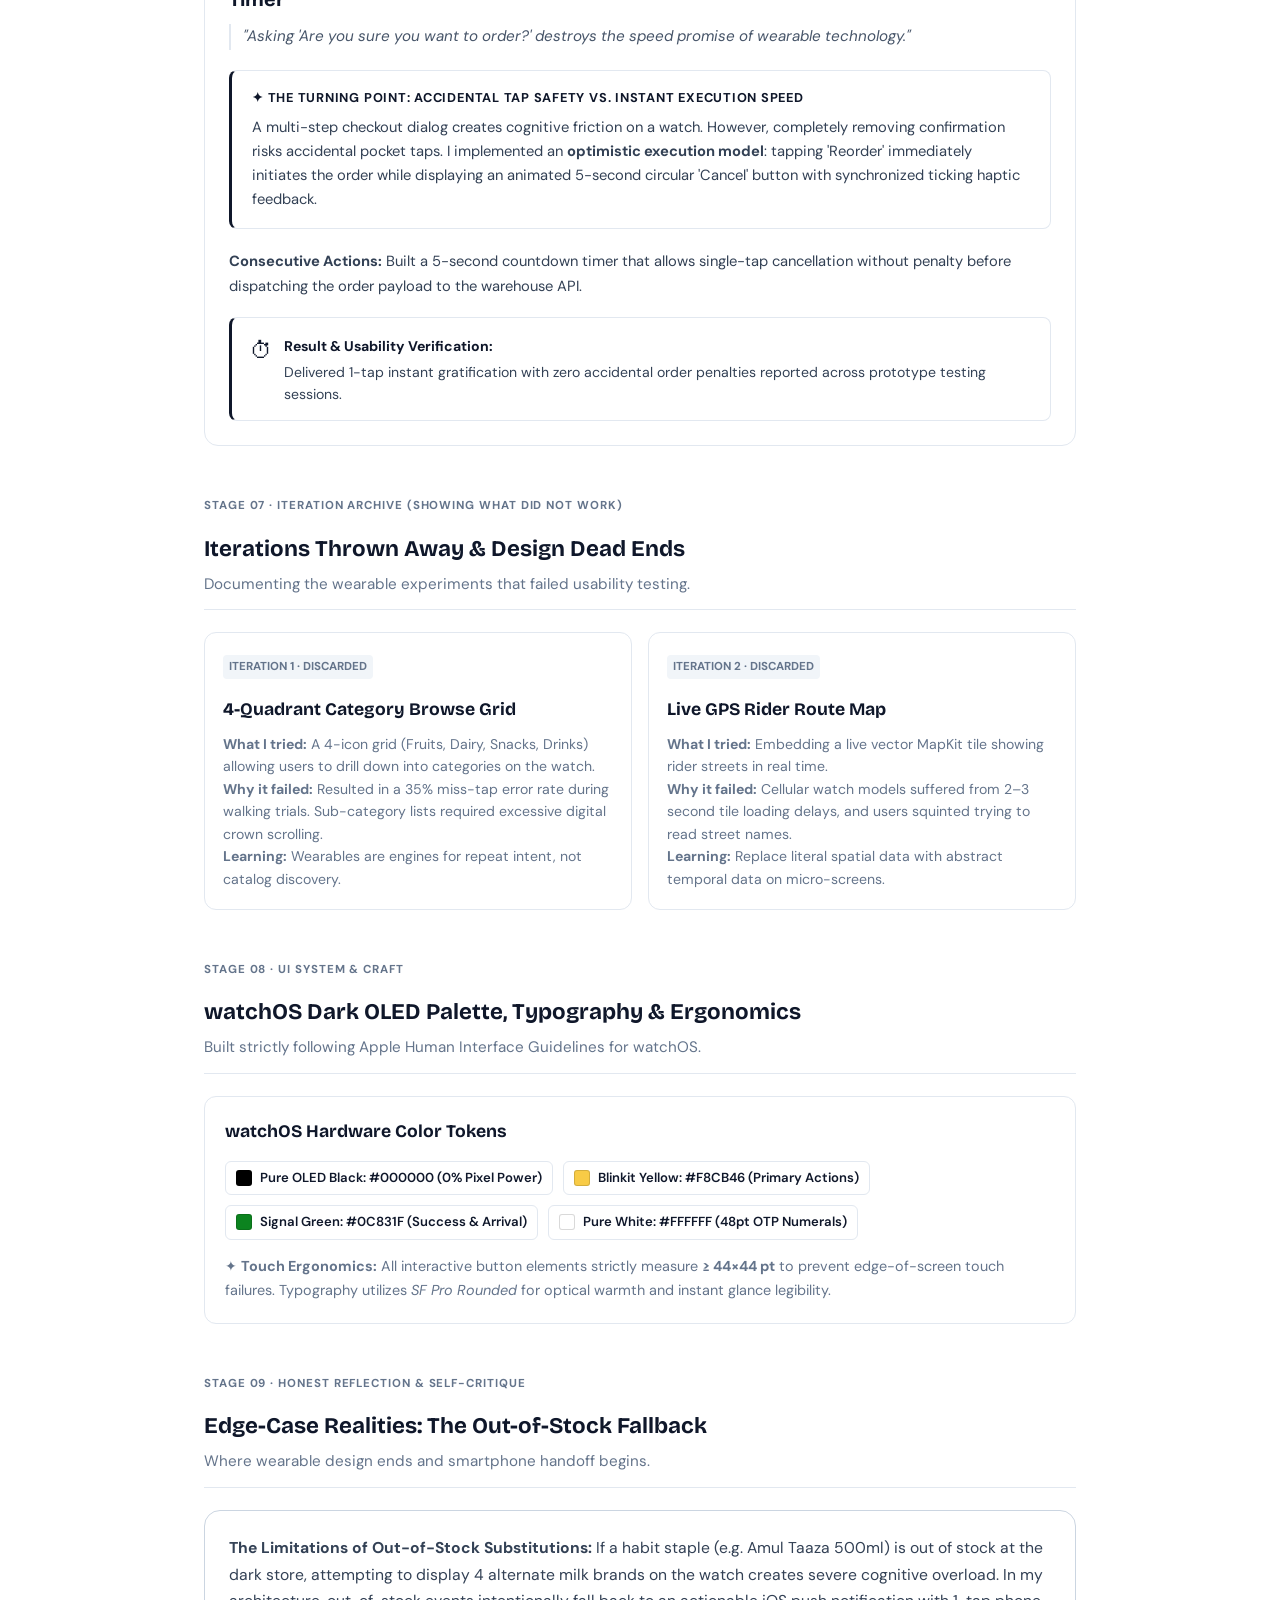
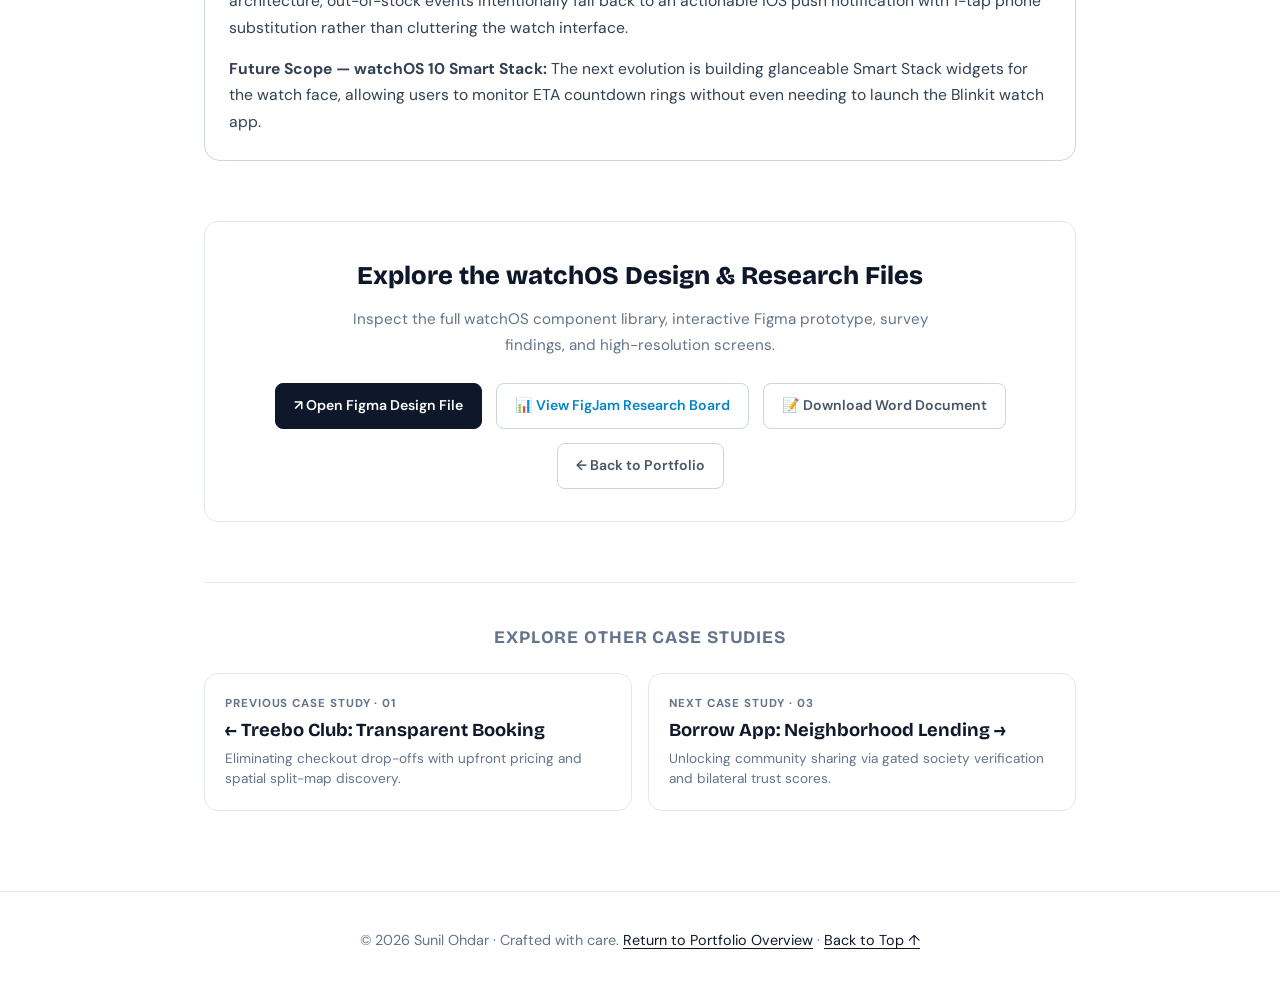
==== commit fb8c42ee: "feat(blinkit): integrate high-resolution Apple Watch Ultra mockups from Figma - Download and incorpo" ====
--- a/blinkit.html
+++ b/blinkit.html
@@ -29,7 +29,7 @@
         </a>
       </div>
       <div class="cs-nav-right">
-        <a href="https://www.figma.com/design/Xk8xGmsvQ16t68zaF6VtEh/Blinkit-watchos?node-id=0-1&t=EHGGxoJnJ8fiQfmX-1" target="_blank" rel="noopener noreferrer" class="cs-nav-cta outline">
+        <a href="https://www.figma.com/design/Xk8xGmsvQ16t68zaF6VtEh/Blinkit-watchos?node-id=353-649&t=vNeJJRRpjLibj5Wq-1" target="_blank" rel="noopener noreferrer" class="cs-nav-cta outline">
           <span>Figma File</span>
           <svg width="14" height="14" viewBox="0 0 24 24" fill="none" stroke="currentColor" stroke-width="2"><path d="M18 13v6a2 2 0 01-2 2H5a2 2 0 01-2-2V8a2 2 0 012-2h6M15 3h6v6M10 14L21 3"/></svg>
         </a>
@@ -96,8 +96,8 @@
       <p class="ds-section-desc">Designed strictly within Apple Watch’s 2-second glance budget — from habit reorder to delivered handoff.</p>
     </div>
     
-    <div style="margin: 20px 0; border-radius: 12px; overflow: hidden; border: 1px solid #e2e8f0;">
-      <img src="assets/blinkit/hero_screens_banner.png" alt="Blinkit Apple Watch 5-Screen Hero Flow" style="width:100%;display:block;">
+    <div style="margin: 24px 0; border-radius: 14px; overflow: hidden; border: 1px solid #e2e8f0; background: #ffffff; box-shadow: 0 4px 20px -2px rgba(0,0,0,0.06);">
+      <img src="assets/blinkit/apple_watch_mockups_banner.png" alt="Blinkit Apple Watch Ultra 5-Screen Mockup Showcase" style="width:100%; display:block;">
     </div>
   </div>
 
@@ -156,8 +156,8 @@
       <div class="ds-step-thought">
         Riya's thought: "I just need Amul Taaza milk and brown bread. Don't show me party snacks or beauty discounts right now."
       </div>
-      <div style="text-align:center; padding:12px 0; margin:14px 0;">
-        <img src="assets/blinkit/screen_1_home_usuals.png" alt="Blinkit Watch Usuals Reorder Screen" style="max-height:360px; border-radius:10px; box-shadow: 0 4px 20px rgba(0,0,0,0.5);">
+      <div style="text-align:center; padding:16px 0; margin:14px 0;">
+        <img src="assets/blinkit/watch_mockup_1_usuals.png" alt="Blinkit Apple Watch Ultra Mockup - Usuals Reorder Screen" style="max-height:440px; width:auto; display:inline-block; filter: drop-shadow(0 14px 30px rgba(0,0,0,0.12));">
       </div>
       <p style="font-size:0.92rem; color:#475569;">
         ✦ <strong>Design Execution:</strong> Curated 2-item habit bundle dynamically loaded based on morning ordering history. Pre-cached saved address with single-tap primary CTA.
@@ -171,8 +171,8 @@
       <div class="ds-step-thought">
         Riya's thought: "Order placed in 1 second! And if I made a mistake, I have 5 seconds to tap cancel directly on my wrist."
       </div>
-      <div style="text-align:center; padding:12px 0; margin:14px 0;">
-        <img src="assets/blinkit/screen_2_confirm_order.png" alt="Blinkit Watch Confirmation Screen" style="max-height:360px; border-radius:10px; box-shadow: 0 4px 20px rgba(0,0,0,0.5);">
+      <div style="text-align:center; padding:16px 0; margin:14px 0;">
+        <img src="assets/blinkit/watch_mockup_2_confirm.png" alt="Blinkit Apple Watch Ultra Mockup - Confirmation Screen" style="max-height:440px; width:auto; display:inline-block; filter: drop-shadow(0 14px 30px rgba(0,0,0,0.12));">
       </div>
       <p style="font-size:0.92rem; color:#475569;">
         ✦ <strong>Design Execution:</strong> Apple Pay / 1-Tap UPI instant dispatch with animated circular countdown ring. Zero modal popups interrupting the flow.
@@ -186,8 +186,8 @@
       <div class="ds-step-thought">
         Riya's thought: "Quick glance at my wrist while blow-drying my hair: 6 minutes remaining. Perfect, plenty of time."
       </div>
-      <div style="text-align:center; padding:12px 0; margin:14px 0;">
-        <img src="assets/blinkit/screen_3_arriving_eta.png" alt="Blinkit Watch ETA Countdown Screen" style="max-height:360px; border-radius:10px; box-shadow: 0 4px 20px rgba(0,0,0,0.5);">
+      <div style="text-align:center; padding:16px 0; margin:14px 0;">
+        <img src="assets/blinkit/watch_mockup_3_eta.png" alt="Blinkit Apple Watch Ultra Mockup - ETA Countdown Screen" style="max-height:440px; width:auto; display:inline-block; filter: drop-shadow(0 14px 30px rgba(0,0,0,0.12));">
       </div>
       <p style="font-size:0.92rem; color:#475569;">
         ✦ <strong>Design Execution:</strong> 52pt bold numerals with color-coded status arc. Zero micro-map lag; legibility verified in bright outdoor ambient conditions.
@@ -201,8 +201,8 @@
       <div class="ds-step-thought">
         Riya's thought: "The doorbell rings while I'm holding a frying pan. My wrist vibrates with two taps and shows OTP '4 8 2 1'. I read it out loud without touching anything!"
       </div>
-      <div style="text-align:center; padding:12px 0; margin:14px 0;">
-        <img src="assets/blinkit/screen_4_rider_door_otp.png" alt="Blinkit Watch Haptic Doorstep OTP Screen" style="max-height:360px; border-radius:10px; box-shadow: 0 4px 20px rgba(0,0,0,0.5);">
+      <div style="text-align:center; padding:16px 0; margin:14px 0;">
+        <img src="assets/blinkit/watch_mockup_4_otp.png" alt="Blinkit Apple Watch Ultra Mockup - Haptic Doorstep OTP Screen" style="max-height:440px; width:auto; display:inline-block; filter: drop-shadow(0 14px 30px rgba(0,0,0,0.12));">
       </div>
       <p style="font-size:0.92rem; color:#475569;">
         ✦ <strong>Design Execution:</strong> Proximity trigger when rider is within 100 meters initiates a distinctive double-tap haptic pattern and displays OTP in 48pt bold numerals until rider marks handoff.
@@ -216,8 +216,8 @@
       <div class="ds-step-thought">
         Riya's thought: "Delivered in 9 minutes. One tap on the smiley face and the watch face automatically returns to my morning calendar."
       </div>
-      <div style="text-align:center; padding:12px 0; margin:14px 0;">
-        <img src="assets/blinkit/screen_5_delivered.png" alt="Blinkit Watch Order Delivered Screen" style="max-height:360px; border-radius:10px; box-shadow: 0 4px 20px rgba(0,0,0,0.5);">
+      <div style="text-align:center; padding:16px 0; margin:14px 0;">
+        <img src="assets/blinkit/watch_mockup_5_delivered.png" alt="Blinkit Apple Watch Ultra Mockup - Order Delivered Screen" style="max-height:440px; width:auto; display:inline-block; filter: drop-shadow(0 14px 30px rgba(0,0,0,0.12));">
       </div>
       <p style="font-size:0.92rem; color:#475569;">
         ✦ <strong>Design Execution:</strong> Clean, thumb-friendly delivery confirmation with single-tap rating and 3-second auto-timeout.
@@ -429,7 +429,7 @@
         Inspect the full watchOS component library, interactive Figma prototype, survey findings, and high-resolution screens.
       </p>
       <div style="display:flex; justify-content:center; gap:14px; flex-wrap:wrap;">
-        <a href="https://www.figma.com/design/Xk8xGmsvQ16t68zaF6VtEh/Blinkit-watchos?node-id=0-1&t=EHGGxoJnJ8fiQfmX-1" target="_blank" class="ds-btn ds-btn-gold">↗ Open Figma Design File</a>
+        <a href="https://www.figma.com/design/Xk8xGmsvQ16t68zaF6VtEh/Blinkit-watchos?node-id=353-649&t=vNeJJRRpjLibj5Wq-1" target="_blank" class="ds-btn ds-btn-gold">↗ Open Figma Design File</a>
         <a href="https://www.figma.com/board/GImQLbnu9jVSV6nMia8fjo/Blinkit-watchos-research?node-id=0-1&t=QU0xOlLFxXG1GjAD-1" target="_blank" class="ds-btn ds-btn-figma">📊 View FigJam Research Board</a>
         <a href="Blinkit on the Wrist Case Study.docx" target="_blank" class="ds-btn ds-btn-outline">📝 Download Word Document</a>
         <a href="index.html#work" class="ds-btn ds-btn-outline">← Back to Portfolio</a>
